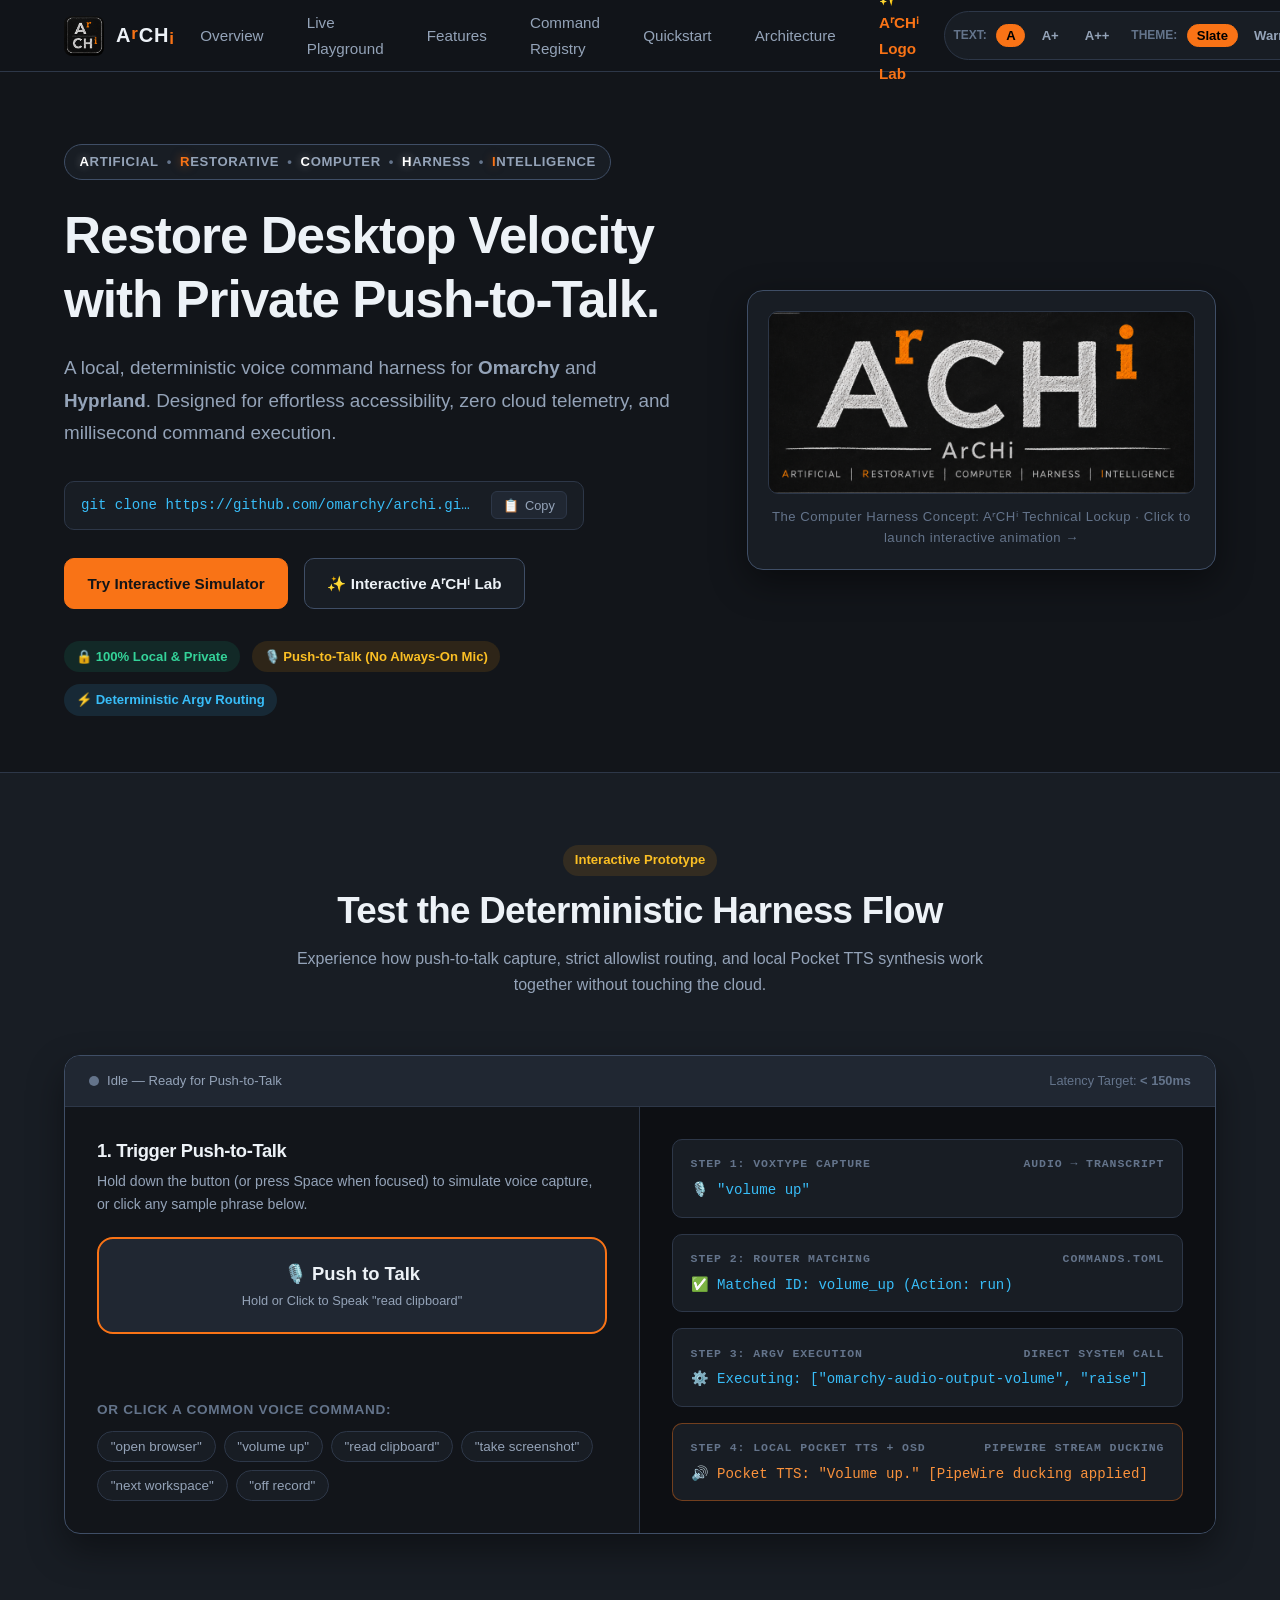
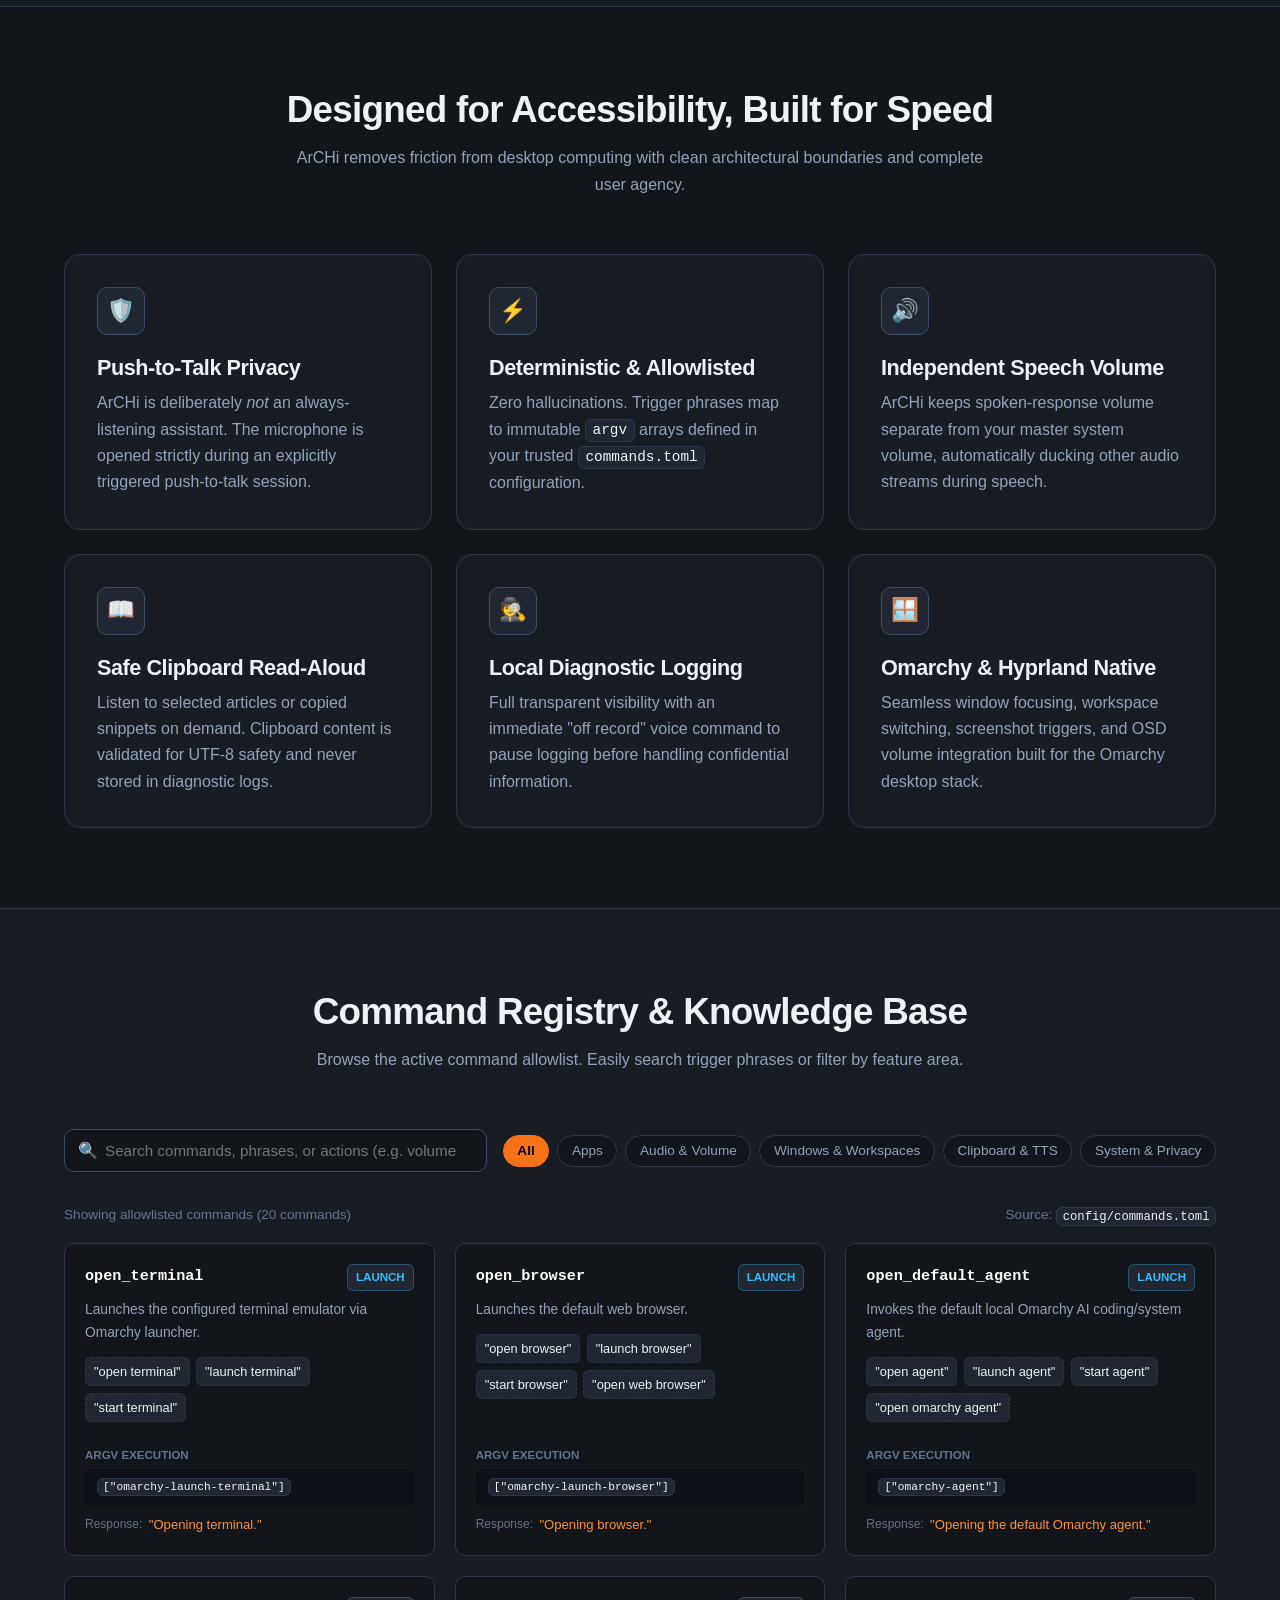
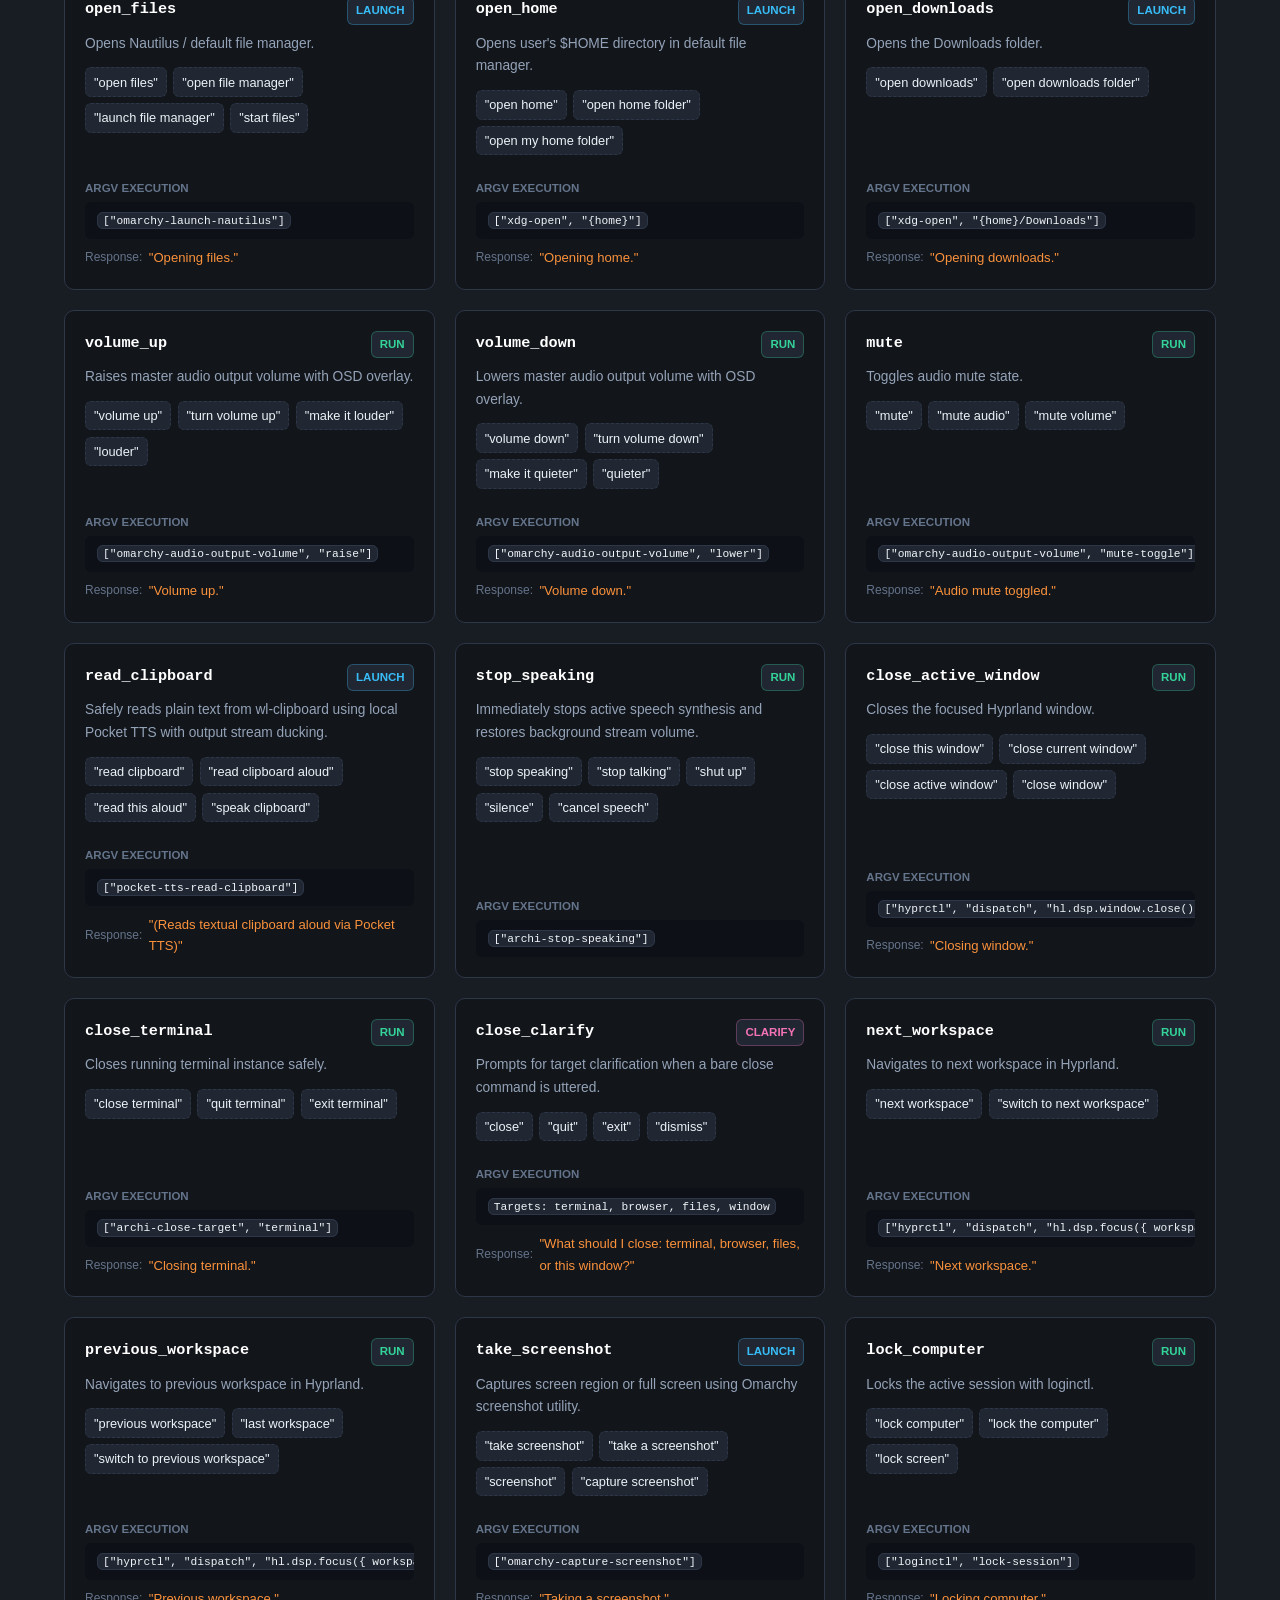
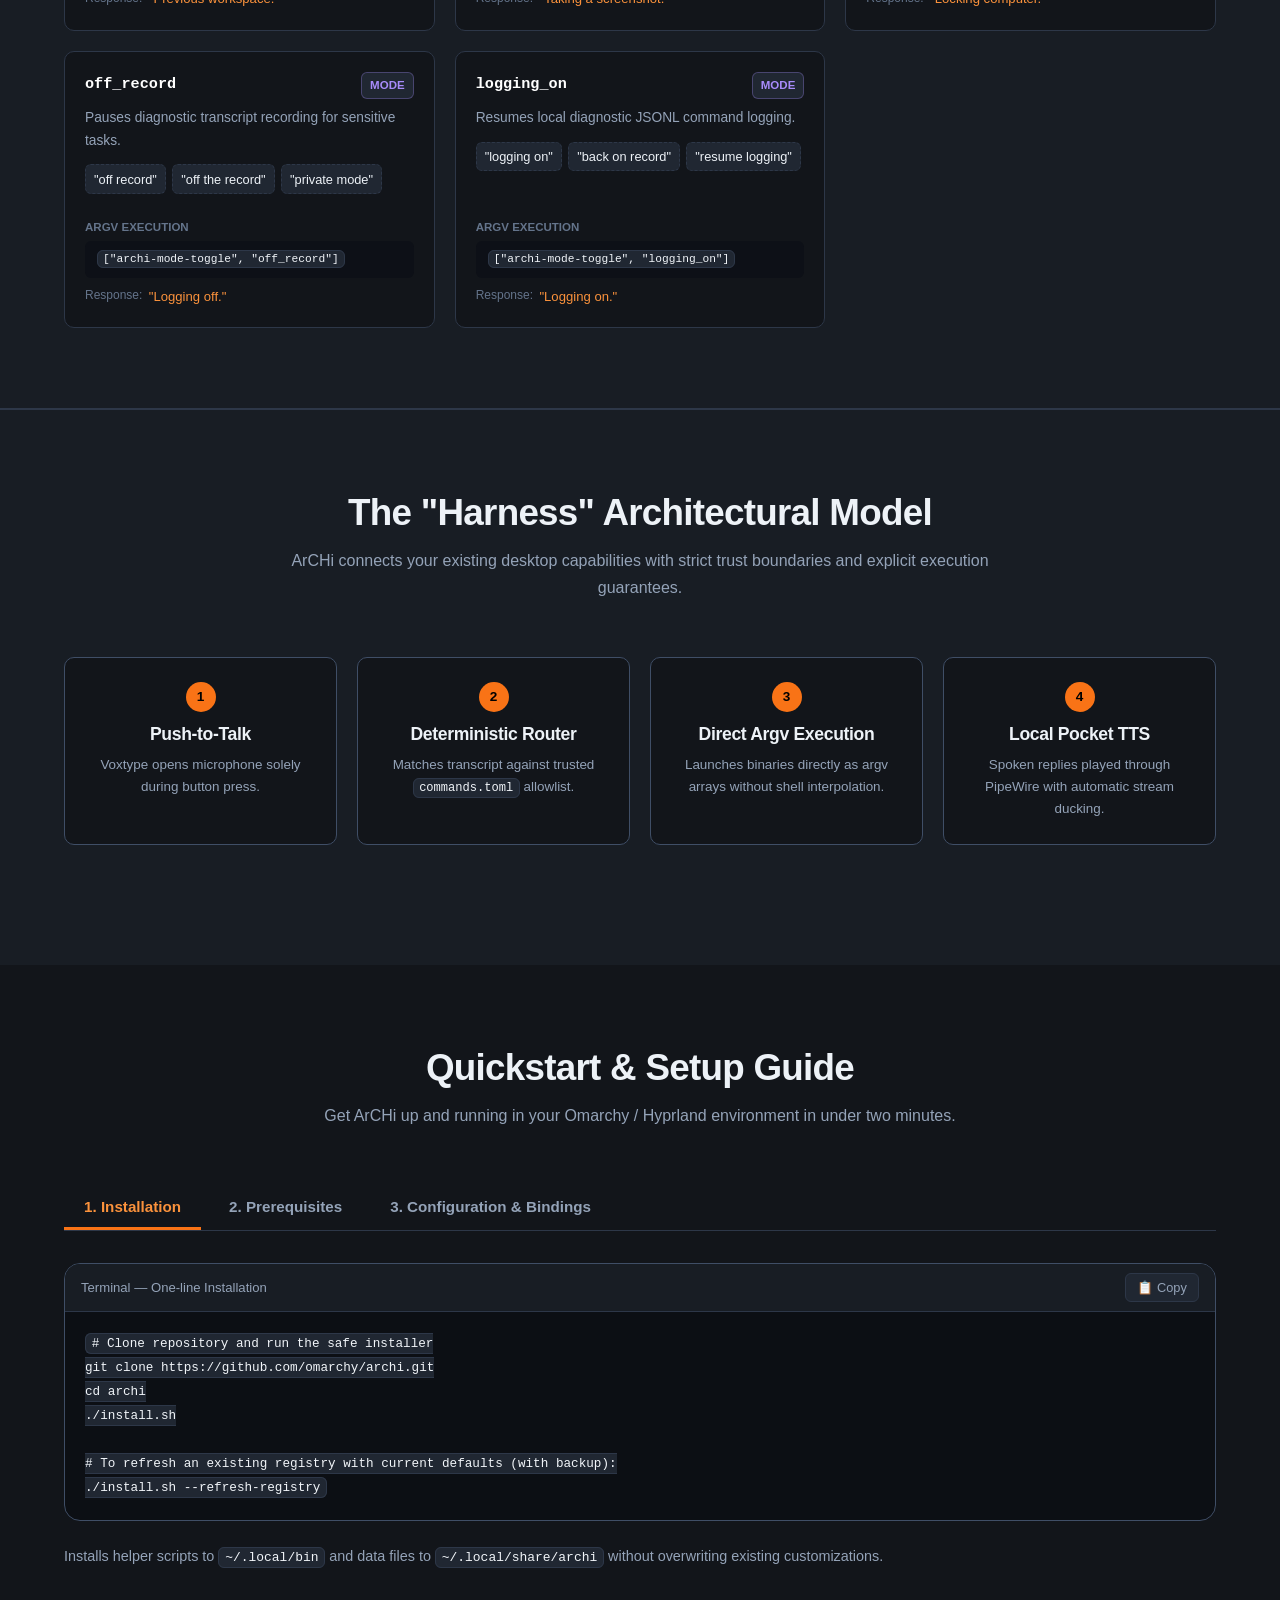
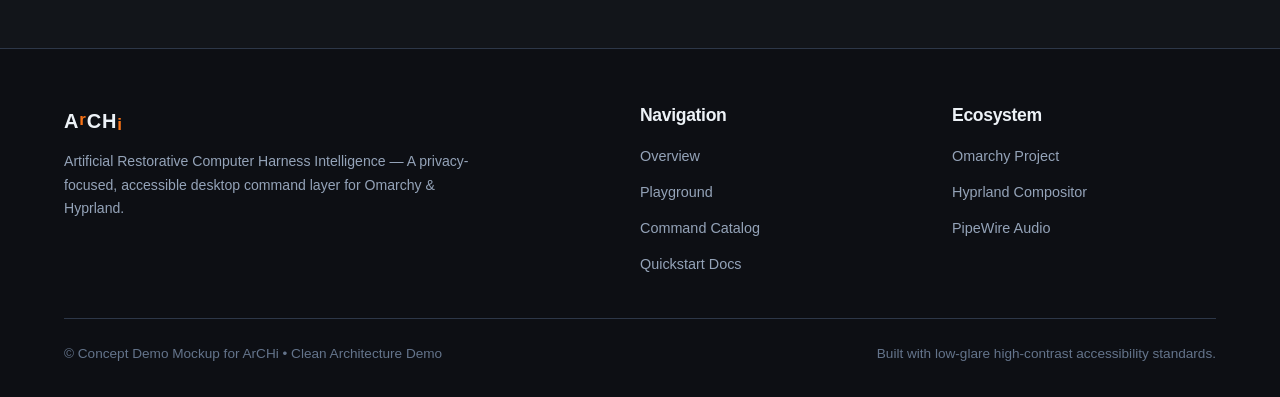
==== site/index.html @ 2c383052 "Prepare ArCHi beta baseline" ====
<!DOCTYPE html>
<html lang="en">
<head>
  <meta charset="UTF-8">
  <meta name="viewport" content="width=device-width, initial-scale=1.0">
  <title>ArCHi — Artificial Restorative Computer Harness Intelligence</title>
  <meta name="description" content="Local, deterministic, push-to-talk desktop command layer for Omarchy and Hyprland. High accessibility, zero cloud telemetry.">
  <link rel="icon" type="image/png" href="../media/archi_favicon_regen.png">
  <link rel="stylesheet" href="css/styles.css">
</head>
<body>
  <!-- Accessible Skip Link -->
  <a href="#main-content" class="skip-link">Skip to main content</a>

  <!-- Site Navigation -->
  <header class="site-header" role="banner">
    <div class="container nav-wrapper">
      <a href="#" class="brand-link" aria-label="ArCHi Home">
        <img src="../media/archi_mini_logo_regen.png" alt="ArCHi Logo" class="brand-logo-img" onerror="this.style.display='none'; this.nextElementSibling.style.display='inline-flex';">
        <span class="brand-fallback-icon" style="display:none;" aria-hidden="true">A<span class="accent">r</span></span>
        <div class="brand-title">
          A<span class="accent-r">r</span>CH<span class="accent-i">i</span>
        </div>
      </a>

      <!-- Navigation Links -->
      <nav class="nav-links" aria-label="Primary Navigation">
        <a href="#overview" class="nav-link">Overview</a>
        <a href="#simulator" class="nav-link">Live Playground</a>
        <a href="#features" class="nav-link">Features</a>
        <a href="#commands" class="nav-link">Command Registry</a>
        <a href="#quickstart" class="nav-link">Quickstart</a>
        <a href="#architecture" class="nav-link">Architecture</a>
        <a href="logo_animation.html" class="nav-link" style="color: var(--accent-amber); font-weight: 600;">✨ AʳCHⁱ Logo Lab</a>
      </nav>

      <!-- Accessibility Settings Toolbar -->
      <div class="a11y-controls" role="toolbar" aria-label="Accessibility & Display Controls">
        <span class="a11y-label">Text:</span>
        <button class="a11y-btn active" data-font-size="default" aria-label="Default text size" title="Default text size">A</button>
        <button class="a11y-btn" data-font-size="large" aria-label="Large text size" title="Large text size">A+</button>
        <button class="a11y-btn" data-font-size="xlarge" aria-label="Extra large text size" title="Extra large text size">A++</button>

        <span class="a11y-label" style="margin-left: 0.35rem;">Theme:</span>
        <button class="a11y-btn active" data-theme="slate" aria-label="Dark Slate Theme" title="Low glare dark slate">Slate</button>
        <button class="a11y-btn" data-theme="warm" aria-label="Warm Charcoal Theme" title="Warm charcoal background">Warm</button>
        <button class="a11y-btn" data-theme="contrast" aria-label="High Contrast Theme" title="Maximum clarity contrast">High-Con</button>
      </div>
    </div>
  </header>

  <!-- Main Content Landmark -->
  <main id="main-content">
    
    <!-- Hero Section -->
    <section id="overview" class="hero-section" aria-labelledby="hero-title">
      <div class="container hero-layout">
        <div>
          <!-- Acronym Explanation Pill -->
          <div class="acronym-pill" aria-label="ArCHi Acronym Breakdown">
            <span><strong class="highlight-white">A</strong>RTIFICIAL</span>
            <span class="dot">•</span>
            <span><strong class="highlight-orange">R</strong>ESTORATIVE</span>
            <span class="dot">•</span>
            <span><strong class="highlight-white">C</strong>OMPUTER</span>
            <span class="dot">•</span>
            <span><strong class="highlight-white">H</strong>ARNESS</span>
            <span class="dot">•</span>
            <span><strong class="highlight-orange">I</strong>NTELLIGENCE</span>
          </div>

          <h1 id="hero-title" class="hero-title">
            Restore Desktop Velocity with Private Push-to-Talk.
          </h1>
          <p class="hero-subtitle">
            A local, deterministic voice command harness for <strong>Omarchy</strong> and <strong>Hyprland</strong>.
            Designed for effortless accessibility, zero cloud telemetry, and millisecond command execution.
          </p>

          <!-- Quick 1-Line Install Snippet -->
          <div class="quick-snippet-box">
            <span class="cmd" id="hero-install-cmd">git clone https://github.com/omarchy/archi.git &amp;&amp; cd archi &amp;&amp; ./install.sh</span>
            <button class="copy-btn" data-copy-target="hero-install-cmd" aria-label="Copy installation command">
              📋 <span>Copy</span>
            </button>
          </div>

          <div class="hero-actions">
            <a href="#simulator" class="btn btn-primary">Try Interactive Simulator</a>
            <a href="logo_animation.html" class="btn btn-secondary">✨ Interactive AʳCHⁱ Lab</a>
          </div>

          <!-- Trust Badges -->
          <div class="hero-badges">
            <span class="badge badge-green">🔒 100% Local &amp; Private</span>
            <span class="badge badge-amber">🎙️ Push-to-Talk (No Always-On Mic)</span>
            <span class="badge badge-blue">⚡ Deterministic Argv Routing</span>
          </div>
        </div>

        <!-- Hero Visual Banner Card -->
        <a href="logo_animation.html" class="hero-visual-card" title="Open Interactive Chalkboard Animation Lab" style="text-decoration: none; display: block;">
          <img src="../media/archi_main_logo_regen.png" alt="ArCHi Chalk Logo: Artificial Restorative Computer Harness Intelligence" class="hero-banner-img">
          <div class="hero-visual-caption">
            The Computer Harness Concept: AʳCHⁱ Technical Lockup &middot; Click to launch interactive animation &rarr;
          </div>
        </a>
      </div>
    </section>

    <!-- Interactive Harness Demo / Playground -->
    <section id="simulator" class="simulator-section" aria-labelledby="sim-title">
      <div class="container">
        <div class="section-intro">
          <span class="badge badge-amber" style="margin-bottom: 0.75rem;">Interactive Prototype</span>
          <h2 id="sim-title">Test the Deterministic Harness Flow</h2>
          <p>Experience how push-to-talk capture, strict allowlist routing, and local Pocket TTS synthesis work together without touching the cloud.</p>
        </div>

        <div class="simulator-box">
          <div class="sim-header">
            <div class="sim-status-lights">
              <span class="status-dot" id="sim-status-dot"></span>
              <span id="sim-status-text">Idle — Ready for Push-to-Talk</span>
            </div>
            <div style="font-size: 0.8rem; color: var(--text-dim);">
              Latency Target: <strong>&lt; 150ms</strong>
            </div>
          </div>

          <div class="sim-body">
            <!-- Simulator Controls Pane -->
            <div class="sim-controls-pane">
              <div>
                <h3 style="font-size: 1.15rem; margin-bottom: 0.5rem;">1. Trigger Push-to-Talk</h3>
                <p style="font-size: 0.88rem; margin-bottom: 1.25rem;">
                  Hold down the button (or press Space when focused) to simulate voice capture, or click any sample phrase below.
                </p>
                
                <button id="sim-ptt-button" class="ptt-interactive-btn" aria-label="Push to talk button (hold to record)">
                  <span>🎙️ Push to Talk</span>
                  <span class="hint">Hold or Click to Speak "read clipboard"</span>
                </button>
              </div>

              <!-- Preset test phrases -->
              <div class="sample-phrases-group">
                <span class="sample-phrases-label">Or Click a Common Voice Command:</span>
                <div class="phrase-pill-list">
                  <button class="phrase-pill" data-phrase="open browser">"open browser"</button>
                  <button class="phrase-pill" data-phrase="volume up">"volume up"</button>
                  <button class="phrase-pill" data-phrase="read clipboard">"read clipboard"</button>
                  <button class="phrase-pill" data-phrase="take screenshot">"take screenshot"</button>
                  <button class="phrase-pill" data-phrase="next workspace">"next workspace"</button>
                  <button class="phrase-pill" data-phrase="off record">"off record"</button>
                </div>
              </div>
            </div>

            <!-- Simulator Real-time Diagnostics Output Pane -->
            <div class="sim-output-pane" aria-live="polite">
              <div class="flow-step">
                <div class="flow-step-label">
                  <span>Step 1: Voxtype Capture</span>
                  <span>Audio &rarr; Transcript</span>
                </div>
                <div class="flow-step-content" id="sim-step-transcript">🎙️ "volume up"</div>
              </div>

              <div class="flow-step">
                <div class="flow-step-label">
                  <span>Step 2: Router Matching</span>
                  <span>commands.toml</span>
                </div>
                <div class="flow-step-content" id="sim-step-router">✅ Matched ID: volume_up (Action: run)</div>
              </div>

              <div class="flow-step">
                <div class="flow-step-label">
                  <span>Step 3: Argv Execution</span>
                  <span>Direct System Call</span>
                </div>
                <div class="flow-step-content" id="sim-step-argv">⚙️ Executing: ["omarchy-audio-output-volume", "raise"]</div>
              </div>

              <div class="flow-step step-tts">
                <div class="flow-step-label">
                  <span>Step 4: Local Pocket TTS + OSD</span>
                  <span>PipeWire Stream Ducking</span>
                </div>
                <div class="flow-step-content" id="sim-step-tts">🔊 Pocket TTS: "Volume up." [PipeWire ducking applied]</div>
              </div>
            </div>
          </div>
        </div>
      </div>
    </section>

    <!-- Core Features Section -->
    <section id="features" class="features-section" aria-labelledby="features-title">
      <div class="container">
        <div class="section-intro">
          <h2 id="features-title">Designed for Accessibility, Built for Speed</h2>
          <p>ArCHi removes friction from desktop computing with clean architectural boundaries and complete user agency.</p>
        </div>

        <div class="grid-3">
          <!-- Card 1 -->
          <article class="feature-card">
            <div class="feature-icon-wrapper" aria-hidden="true">🛡️</div>
            <h3>Push-to-Talk Privacy</h3>
            <p>
              ArCHi is deliberately <em>not</em> an always-listening assistant. The microphone is opened strictly during an explicitly triggered push-to-talk session.
            </p>
          </article>

          <!-- Card 2 -->
          <article class="feature-card">
            <div class="feature-icon-wrapper" aria-hidden="true">⚡</div>
            <h3>Deterministic &amp; Allowlisted</h3>
            <p>
              Zero hallucinations. Trigger phrases map to immutable <code>argv</code> arrays defined in your trusted <code>commands.toml</code> configuration.
            </p>
          </article>

          <!-- Card 3 -->
          <article class="feature-card">
            <div class="feature-icon-wrapper" aria-hidden="true">🔊</div>
            <h3>Independent Speech Volume</h3>
            <p>
              ArCHi keeps spoken-response volume separate from your master system volume, automatically ducking other audio streams during speech.
            </p>
          </article>

          <!-- Card 4 -->
          <article class="feature-card">
            <div class="feature-icon-wrapper" aria-hidden="true">📖</div>
            <h3>Safe Clipboard Read-Aloud</h3>
            <p>
              Listen to selected articles or copied snippets on demand. Clipboard content is validated for UTF-8 safety and never stored in diagnostic logs.
            </p>
          </article>

          <!-- Card 5 -->
          <article class="feature-card">
            <div class="feature-icon-wrapper" aria-hidden="true">🕵️</div>
            <h3>Local Diagnostic Logging</h3>
            <p>
              Full transparent visibility with an immediate "off record" voice command to pause logging before handling confidential information.
            </p>
          </article>

          <!-- Card 6 -->
          <article class="feature-card">
            <div class="feature-icon-wrapper" aria-hidden="true">🪟</div>
            <h3>Omarchy &amp; Hyprland Native</h3>
            <p>
              Seamless window focusing, workspace switching, screenshot triggers, and OSD volume integration built for the Omarchy desktop stack.
            </p>
          </article>
        </div>
      </div>
    </section>

    <!-- Knowledge Base & Command Registry -->
    <section id="commands" class="catalog-section" aria-labelledby="catalog-title">
      <div class="container">
        <div class="section-intro">
          <h2 id="catalog-title">Command Registry &amp; Knowledge Base</h2>
          <p>
            Browse the active command allowlist. Easily search trigger phrases or filter by feature area.
          </p>
        </div>

        <!-- Search and Filters -->
        <div class="catalog-search-bar">
          <div class="search-input-wrapper">
            <span class="search-icon" aria-hidden="true">🔍</span>
            <input type="search" id="command-search-input" class="search-input" placeholder="Search commands, phrases, or actions (e.g. volume, browser, close)..." aria-label="Search command registry">
          </div>

          <div class="category-filter-chips" role="radiogroup" aria-label="Command Category Filters">
            <button class="chip-btn active" data-category="all" role="radio" aria-checked="true">All</button>
            <button class="chip-btn" data-category="apps" role="radio" aria-checked="false">Apps</button>
            <button class="chip-btn" data-category="audio" role="radio" aria-checked="false">Audio &amp; Volume</button>
            <button class="chip-btn" data-category="windows" role="radio" aria-checked="false">Windows &amp; Workspaces</button>
            <button class="chip-btn" data-category="readout" role="radio" aria-checked="false">Clipboard &amp; TTS</button>
            <button class="chip-btn" data-category="system" role="radio" aria-checked="false">System &amp; Privacy</button>
          </div>
        </div>

        <div style="margin-bottom: 1rem; font-size: 0.85rem; color: var(--text-dim); display: flex; justify-content: space-between;">
          <span>Showing allowlisted commands <span id="command-count-span"></span></span>
          <span>Source: <code>config/commands.toml</code></span>
        </div>

        <!-- Dynamic Command Grid -->
        <div class="command-grid" id="command-grid-container" role="feed" aria-busy="false">
          <!-- Populated by JavaScript -->
        </div>
      </div>
    </section>

    <!-- Architecture & Flow Section -->
    <section id="architecture" class="arch-section" aria-labelledby="arch-title">
      <div class="container">
        <div class="section-intro">
          <h2 id="arch-title">The "Harness" Architectural Model</h2>
          <p>ArCHi connects your existing desktop capabilities with strict trust boundaries and explicit execution guarantees.</p>
        </div>

        <div class="arch-flow-diagram">
          <div class="arch-node">
            <div class="arch-node-number">1</div>
            <h4>Push-to-Talk</h4>
            <p style="font-size: 0.84rem; margin-top: 0.5rem;">Voxtype opens microphone solely during button press.</p>
          </div>

          <div class="arch-node">
            <div class="arch-node-number">2</div>
            <h4>Deterministic Router</h4>
            <p style="font-size: 0.84rem; margin-top: 0.5rem;">Matches transcript against trusted <code>commands.toml</code> allowlist.</p>
          </div>

          <div class="arch-node">
            <div class="arch-node-number">3</div>
            <h4>Direct Argv Execution</h4>
            <p style="font-size: 0.84rem; margin-top: 0.5rem;">Launches binaries directly as argv arrays without shell interpolation.</p>
          </div>

          <div class="arch-node">
            <div class="arch-node-number">4</div>
            <h4>Local Pocket TTS</h4>
            <p style="font-size: 0.84rem; margin-top: 0.5rem;">Spoken replies played through PipeWire with automatic stream ducking.</p>
          </div>
        </div>
      </div>
    </section>

    <!-- Quickstart & Docs Tabs -->
    <section id="quickstart" class="docs-section" aria-labelledby="docs-title">
      <div class="container">
        <div class="section-intro">
          <h2 id="docs-title">Quickstart &amp; Setup Guide</h2>
          <p>Get ArCHi up and running in your Omarchy / Hyprland environment in under two minutes.</p>
        </div>

        <div class="docs-tabs" role="tablist" aria-label="Documentation Categories">
          <button class="tab-nav-btn active" role="tab" aria-selected="true" data-tab-target="tab-install" id="tab-btn-install">1. Installation</button>
          <button class="tab-nav-btn" role="tab" aria-selected="false" data-tab-target="tab-prereqs" id="tab-btn-prereqs">2. Prerequisites</button>
          <button class="tab-nav-btn" role="tab" aria-selected="false" data-tab-target="tab-config" id="tab-btn-config">3. Configuration &amp; Bindings</button>
        </div>

        <!-- Tab 1: Install -->
        <div id="tab-install" class="tab-pane active" role="tabpanel" aria-labelledby="tab-btn-install">
          <div class="code-block-wrapper">
            <div class="code-block-header">
              <span>Terminal — One-line Installation</span>
              <button class="copy-btn" data-copy-target="code-install-box">📋 Copy</button>
            </div>
            <pre class="code-block-content" id="code-install-box"><code># Clone repository and run the safe installer
git clone https://github.com/omarchy/archi.git
cd archi
./install.sh

# To refresh an existing registry with current defaults (with backup):
./install.sh --refresh-registry</code></pre>
          </div>
          <p style="font-size: 0.9rem; color: var(--text-muted);">
            Installs helper scripts to <code>~/.local/bin</code> and data files to <code>~/.local/share/archi</code> without overwriting existing customizations.
          </p>
        </div>

        <!-- Tab 2: Prerequisites -->
        <div id="tab-prereqs" class="tab-pane" role="tabpanel" aria-labelledby="tab-btn-prereqs">
          <div class="code-block-wrapper">
            <div class="code-block-header">
              <span>Required System Packages &amp; Tools</span>
              <button class="copy-btn" data-copy-target="code-prereqs-box">📋 Copy</button>
            </div>
            <pre class="code-block-content" id="code-prereqs-box"><code># Core Desktop Stack
• Omarchy / Hyprland Wayland Compositor
• Python 3.11+
• Voxtype (for push-to-talk audio capture)
• PipeWire tools: pw-play, wpctl, pw-dump
• Utilities: curl, jq, wl-clipboard, hyprctl
• Local Pocket TTS endpoint (default: http://127.0.0.1:8000/tts)</code></pre>
          </div>
        </div>

        <!-- Tab 3: Config -->
        <div id="tab-config" class="tab-pane" role="tabpanel" aria-labelledby="tab-btn-config">
          <div class="code-block-wrapper">
            <div class="code-block-header">
              <span>Hyprland Push-to-Talk Keybinding Example (~/.config/hypr/hyprland.conf)</span>
              <button class="copy-btn" data-copy-target="code-config-box">📋 Copy</button>
            </div>
            <pre class="code-block-content" id="code-config-box"><code># Bind Push-to-Talk to SUPER + SPACE (or your preferred key)
bind = $mainMod, SPACE, exec, archi-control-start
bindr = $mainMod, SPACE, exec, archi-control-stop</code></pre>
          </div>
        </div>

      </div>
    </section>

  </main>

  <!-- Site Footer -->
  <footer class="site-footer" role="contentinfo">
    <div class="container">
      <div class="footer-content">
        <div class="footer-col">
          <div class="brand-title" style="margin-bottom: 0.75rem;">
            A<span class="accent-r">r</span>CH<span class="accent-i">i</span>
          </div>
          <p style="font-size: 0.88rem; max-width: 420px;">
            Artificial Restorative Computer Harness Intelligence — A privacy-focused, accessible desktop command layer for Omarchy &amp; Hyprland.
          </p>
        </div>

        <div class="footer-col">
          <h4>Navigation</h4>
          <ul class="footer-links">
            <li><a href="#overview">Overview</a></li>
            <li><a href="#simulator">Playground</a></li>
            <li><a href="#commands">Command Catalog</a></li>
            <li><a href="#quickstart">Quickstart Docs</a></li>
          </ul>
        </div>

        <div class="footer-col">
          <h4>Ecosystem</h4>
          <ul class="footer-links">
            <li><a href="https://github.com/omarchy" target="_blank" rel="noopener">Omarchy Project</a></li>
            <li><a href="https://hyprland.org" target="_blank" rel="noopener">Hyprland Compositor</a></li>
            <li><a href="https://pipewire.org" target="_blank" rel="noopener">PipeWire Audio</a></li>
          </ul>
        </div>
      </div>

      <div class="footer-bottom">
        <span>© Concept Demo Mockup for ArCHi • Clean Architecture Demo</span>
        <span>Built with low-glare high-contrast accessibility standards.</span>
      </div>
    </div>
  </footer>

  <script src="js/app.js"></script>
</body>
</html>
---- site/css/styles.css ----
/* ==========================================================================
   ArCHi — Artificial Restorative Computer Harness Intelligence
   Clean, Accessible Design System & Theme Styles
   ========================================================================== */

:root {
  /* Colors: Low-glare architectural slate with warm chalk amber accents */
  --bg-primary: #12151a;
  --bg-surface: #181d24;
  --bg-surface-elevated: #202732;
  --bg-surface-active: #283240;
  
  --border-subtle: #2d3748;
  --border-prominent: #3f4e66;
  --border-focus: #f97316;

  /* Typography Colors: High contrast without piercing eye strain */
  --text-main: #edf2f7;
  --text-muted: #94a3b8;
  --text-dim: #64748b;

  /* Brand Accents */
  --accent-amber: #f97316;
  --accent-amber-light: #fb923c;
  --accent-amber-glow: rgba(249, 115, 22, 0.15);
  
  /* Semantic Badges */
  --badge-green-bg: rgba(16, 185, 129, 0.12);
  --badge-green-text: #34d399;
  --badge-blue-bg: rgba(56, 189, 248, 0.12);
  --badge-blue-text: #38bdf8;
  --badge-amber-bg: rgba(245, 158, 11, 0.12);
  --badge-amber-text: #fbbf24;

  /* Typography & Sizing */
  --font-sans: -apple-system, BlinkMacSystemFont, "Segoe UI", Roboto, "Helvetica Neue", Arial, sans-serif;
  --font-mono: "JetBrains Mono", "SFMono-Regular", Consolas, "Liberation Mono", Menlo, monospace;
  --base-font-size: 16px;
  --line-height-normal: 1.65;
  --radius-sm: 6px;
  --radius-md: 10px;
  --radius-lg: 16px;
  --radius-full: 9999px;

  /* Layout */
  --container-max-width: 1200px;
  --header-height: 72px;
}

/* Accessibility Theme Variations */
body.theme-warm {
  --bg-primary: #161513;
  --bg-surface: #201e1b;
  --bg-surface-elevated: #2c2824;
  --text-main: #f3ede2;
  --text-muted: #a89f91;
  --border-subtle: #3a342d;
  --border-prominent: #524a40;
}

body.theme-high-contrast {
  --bg-primary: #0a0b0d;
  --bg-surface: #14171d;
  --bg-surface-elevated: #1f232c;
  --text-main: #ffffff;
  --text-muted: #cbd5e1;
  --border-subtle: #4b5563;
  --border-prominent: #94a3b8;
  --accent-amber: #ff8800;
  --accent-amber-light: #ffa733;
}

/* Font Size Scales for A11y */
body.font-large {
  --base-font-size: 18px;
}
body.font-xlarge {
  --base-font-size: 20px;
}

/* Base Reset & Foundations */
*, *::before, *::after {
  box-sizing: border-box;
  margin: 0;
  padding: 0;
}

html {
  font-size: var(--base-font-size);
  scroll-behavior: smooth;
}

body {
  font-family: var(--font-sans);
  background-color: var(--bg-primary);
  color: var(--text-main);
  line-height: var(--line-height-normal);
  -webkit-font-smoothing: antialiased;
  -moz-osx-font-smoothing: grayscale;
  transition: background-color 0.2s ease, color 0.2s ease, font-size 0.15s ease;
  min-height: 100vh;
  display: flex;
  flex-direction: column;
}

/* Accessible Focus Outlines */
:focus-visible {
  outline: 3px solid var(--accent-amber);
  outline-offset: 3px;
  border-radius: 4px;
}

/* Skip link for screen readers and keyboard users */
.skip-link {
  position: absolute;
  top: -60px;
  left: 16px;
  background: var(--accent-amber);
  color: #000;
  font-weight: 700;
  padding: 10px 18px;
  border-radius: var(--radius-sm);
  z-index: 9999;
  text-decoration: none;
  transition: top 0.2s ease;
}
.skip-link:focus {
  top: 16px;
}

/* Typography utilities */
h1, h2, h3, h4, h5, h6 {
  color: var(--text-main);
  line-height: 1.25;
  font-weight: 700;
  letter-spacing: -0.02em;
}

h1 { font-size: clamp(2rem, 4vw, 3.2rem); }
h2 { font-size: clamp(1.6rem, 3vw, 2.3rem); margin-bottom: 0.75rem; }
h3 { font-size: 1.35rem; margin-bottom: 0.5rem; }
h4 { font-size: 1.1rem; }

p {
  color: var(--text-muted);
  margin-bottom: 1rem;
}
p:last-child {
  margin-bottom: 0;
}

a {
  color: var(--accent-amber-light);
  text-decoration: none;
  transition: color 0.15s ease;
}
a:hover {
  color: var(--accent-amber);
  text-decoration: underline;
}

code, kbd, samp {
  font-family: var(--font-mono);
  font-size: 0.9em;
  background: var(--bg-surface-elevated);
  padding: 0.15em 0.45em;
  border-radius: var(--radius-sm);
  border: 1px solid var(--border-subtle);
  color: #f1f5f9;
}

/* Container */
.container {
  width: 100%;
  max-width: var(--container-max-width);
  margin: 0 auto;
  padding: 0 1.5rem;
}

/* Header & Navigation */
.site-header {
  position: sticky;
  top: 0;
  z-index: 100;
  background: rgba(18, 21, 26, 0.92);
  backdrop-filter: blur(12px);
  -webkit-backdrop-filter: blur(12px);
  border-bottom: 1px solid var(--border-subtle);
  height: var(--header-height);
  display: flex;
  align-items: center;
}

.nav-wrapper {
  display: flex;
  align-items: center;
  justify-content: space-between;
  gap: 1rem;
  width: 100%;
}

.brand-link {
  display: flex;
  align-items: center;
  gap: 0.75rem;
  text-decoration: none;
}

.brand-logo-img {
  height: 40px;
  width: 40px;
  border-radius: 8px;
  object-fit: cover;
}

.brand-fallback-icon {
  width: 38px;
  height: 38px;
  background: #1e242d;
  border: 1px solid var(--border-subtle);
  border-radius: 8px;
  display: inline-flex;
  align-items: center;
  justify-content: center;
  font-family: var(--font-mono);
  font-weight: 800;
  font-size: 1.1rem;
  color: #fff;
}
.brand-fallback-icon .accent {
  color: var(--accent-amber);
}

.brand-title {
  font-size: 1.25rem;
  font-weight: 800;
  letter-spacing: 0.04em;
  color: var(--text-main);
}
.brand-title .accent-r,
.brand-title .accent-i {
  color: var(--accent-amber);
  font-size: 0.85em;
  position: relative;
  top: -0.2em;
}
.brand-title .accent-i {
  top: 0.1em;
}

.nav-links {
  display: flex;
  align-items: center;
  list-style: none;
  gap: 1.5rem;
}
.nav-link {
  color: var(--text-muted);
  font-size: 0.95rem;
  font-weight: 500;
  padding: 0.4rem 0.6rem;
  border-radius: var(--radius-sm);
  transition: all 0.15s ease;
}
.nav-link:hover, .nav-link.active {
  color: var(--text-main);
  background: var(--bg-surface-elevated);
  text-decoration: none;
}

/* Accessibility Toolbar */
.a11y-controls {
  display: flex;
  align-items: center;
  gap: 0.4rem;
  background: var(--bg-surface);
  border: 1px solid var(--border-subtle);
  padding: 0.25rem 0.5rem;
  border-radius: var(--radius-full);
}

.a11y-label {
  font-size: 0.75rem;
  color: var(--text-dim);
  font-weight: 600;
  text-transform: uppercase;
  margin-right: 0.2rem;
}

.a11y-btn {
  background: transparent;
  border: 1px solid transparent;
  color: var(--text-muted);
  font-size: 0.82rem;
  font-weight: 600;
  padding: 0.2rem 0.55rem;
  border-radius: var(--radius-full);
  cursor: pointer;
  display: inline-flex;
  align-items: center;
  gap: 0.3rem;
  transition: all 0.15s ease;
}
.a11y-btn:hover {
  color: var(--text-main);
  background: var(--bg-surface-elevated);
}
.a11y-btn.active {
  background: var(--accent-amber);
  color: #000;
  border-color: var(--accent-amber);
}

/* Hero Section */
.hero-section {
  padding: 4.5rem 0 3.5rem;
  position: relative;
  overflow: hidden;
  border-bottom: 1px solid var(--border-subtle);
}

.hero-layout {
  display: grid;
  grid-template-columns: 1.15fr 0.85fr;
  gap: 3rem;
  align-items: center;
}

.acronym-pill {
  display: inline-flex;
  align-items: center;
  flex-wrap: wrap;
  gap: 0.5rem;
  padding: 0.4rem 0.9rem;
  background: var(--bg-surface);
  border: 1px solid var(--border-prominent);
  border-radius: var(--radius-full);
  font-size: 0.82rem;
  font-weight: 600;
  letter-spacing: 0.05em;
  color: var(--text-muted);
  margin-bottom: 1.5rem;
}
.acronym-pill span.highlight-white,
.acronym-pill strong.highlight-white {
  color: #ffffff;
  font-weight: 800;
  text-shadow: 0 0 8px rgba(255, 255, 255, 0.4);
}
.acronym-pill span.highlight-orange,
.acronym-pill strong.highlight-orange {
  color: var(--accent-amber);
  font-weight: 800;
  text-shadow: 0 0 10px rgba(249, 115, 22, 0.5);
}
.acronym-pill span.highlight {
  color: var(--accent-amber);
}
.acronym-pill .dot {
  color: var(--text-dim);
}

.hero-title {
  margin-bottom: 1.25rem;
}
.hero-subtitle {
  font-size: 1.18rem;
  line-height: 1.7;
  color: var(--text-muted);
  margin-bottom: 2rem;
  max-width: 620px;
}

.hero-actions {
  display: flex;
  flex-wrap: wrap;
  align-items: center;
  gap: 1rem;
  margin-bottom: 2rem;
}

.btn {
  display: inline-flex;
  align-items: center;
  justify-content: center;
  gap: 0.5rem;
  padding: 0.75rem 1.4rem;
  font-size: 0.95rem;
  font-weight: 600;
  border-radius: var(--radius-md);
  cursor: pointer;
  transition: all 0.15s ease;
  text-decoration: none;
  border: 1px solid transparent;
}
.btn:hover {
  text-decoration: none;
}

.btn-primary {
  background: var(--accent-amber);
  color: #121417;
  border-color: var(--accent-amber);
}
.btn-primary:hover {
  background: var(--accent-amber-light);
  color: #000;
  box-shadow: 0 4px 14px var(--accent-amber-glow);
}

.btn-secondary {
  background: var(--bg-surface);
  color: var(--text-main);
  border-color: var(--border-prominent);
}
.btn-secondary:hover {
  background: var(--bg-surface-elevated);
  border-color: var(--text-muted);
}

/* Quick Snippet Box */
.quick-snippet-box {
  background: var(--bg-surface);
  border: 1px solid var(--border-subtle);
  border-radius: var(--radius-md);
  padding: 0.6rem 1rem;
  display: flex;
  align-items: center;
  justify-content: space-between;
  gap: 1rem;
  font-family: var(--font-mono);
  font-size: 0.88rem;
  margin-bottom: 1.75rem;
  max-width: 520px;
}
.quick-snippet-box .cmd {
  color: #38bdf8;
  overflow: hidden;
  text-overflow: ellipsis;
  white-space: nowrap;
}
.copy-btn {
  background: var(--bg-surface-elevated);
  border: 1px solid var(--border-subtle);
  color: var(--text-muted);
  padding: 0.35rem 0.7rem;
  border-radius: var(--radius-sm);
  font-size: 0.8rem;
  cursor: pointer;
  display: inline-flex;
  align-items: center;
  gap: 0.35rem;
  transition: all 0.15s ease;
  flex-shrink: 0;
}
.copy-btn:hover {
  color: var(--text-main);
  border-color: var(--text-muted);
}

/* Hero Badge Bar */
.hero-badges {
  display: flex;
  flex-wrap: wrap;
  gap: 0.75rem;
}
.badge {
  display: inline-flex;
  align-items: center;
  gap: 0.4rem;
  font-size: 0.82rem;
  font-weight: 600;
  padding: 0.3rem 0.75rem;
  border-radius: var(--radius-full);
}
.badge-green { background: var(--badge-green-bg); color: var(--badge-green-text); }
.badge-blue { background: var(--badge-blue-bg); color: var(--badge-blue-text); }
.badge-amber { background: var(--badge-amber-bg); color: var(--badge-amber-text); }

/* Hero Graphic / Banner Card */
.hero-visual-card {
  background: var(--bg-surface);
  border: 1px solid var(--border-prominent);
  border-radius: var(--radius-lg);
  padding: 1.25rem;
  box-shadow: 0 12px 36px rgba(0, 0, 0, 0.45);
  text-align: center;
  position: relative;
}

.hero-banner-img {
  width: 100%;
  height: auto;
  border-radius: var(--radius-md);
  display: block;
  margin: 0 auto;
  border: 1px solid var(--border-subtle);
}

.hero-visual-caption {
  font-size: 0.82rem;
  color: var(--text-dim);
  margin-top: 0.75rem;
  letter-spacing: 0.04em;
}

/* Simulator / Playground Section */
.simulator-section {
  padding: 4.5rem 0;
  background: var(--bg-surface);
  border-bottom: 1px solid var(--border-subtle);
}

.simulator-box {
  background: var(--bg-primary);
  border: 1px solid var(--border-prominent);
  border-radius: var(--radius-lg);
  overflow: hidden;
  box-shadow: 0 16px 36px rgba(0,0,0,0.4);
}

.sim-header {
  background: var(--bg-surface-elevated);
  padding: 0.9rem 1.5rem;
  border-bottom: 1px solid var(--border-subtle);
  display: flex;
  align-items: center;
  justify-content: space-between;
  flex-wrap: wrap;
  gap: 0.5rem;
}

.sim-status-lights {
  display: flex;
  align-items: center;
  gap: 0.5rem;
  font-size: 0.82rem;
  color: var(--text-muted);
}
.status-dot {
  width: 10px;
  height: 10px;
  border-radius: 50%;
  background: var(--text-dim);
  display: inline-block;
}
.status-dot.active {
  background: var(--badge-green-text);
  box-shadow: 0 0 8px var(--badge-green-text);
}

.sim-body {
  display: grid;
  grid-template-columns: 1fr 1fr;
  min-height: 380px;
}

@media (max-width: 860px) {
  .sim-body {
    grid-template-columns: 1fr;
  }
}

.sim-controls-pane {
  padding: 2rem;
  border-right: 1px solid var(--border-subtle);
  display: flex;
  flex-direction: column;
  justify-content: space-between;
  gap: 1.5rem;
}

.ptt-interactive-btn {
  background: var(--bg-surface-elevated);
  border: 2px solid var(--accent-amber);
  color: var(--text-main);
  padding: 1.5rem 1.25rem;
  border-radius: var(--radius-lg);
  font-size: 1.15rem;
  font-weight: 700;
  cursor: pointer;
  display: flex;
  flex-direction: column;
  align-items: center;
  gap: 0.5rem;
  transition: all 0.15s ease;
  user-select: none;
  width: 100%;
}
.ptt-interactive-btn:hover {
  background: var(--bg-surface-active);
  transform: translateY(-2px);
  box-shadow: 0 6px 20px var(--accent-amber-glow);
}
.ptt-interactive-btn:active, .ptt-interactive-btn.recording {
  background: #c2410c;
  color: #fff;
  border-color: #fb923c;
  transform: translateY(1px);
}
.ptt-interactive-btn .hint {
  font-size: 0.8rem;
  font-weight: normal;
  color: var(--text-muted);
}

.sample-phrases-group {
  display: flex;
  flex-direction: column;
  gap: 0.6rem;
}
.sample-phrases-label {
  font-size: 0.85rem;
  font-weight: 600;
  color: var(--text-dim);
  text-transform: uppercase;
  letter-spacing: 0.05em;
}
.phrase-pill-list {
  display: flex;
  flex-wrap: wrap;
  gap: 0.5rem;
}
.phrase-pill {
  background: var(--bg-surface);
  border: 1px solid var(--border-subtle);
  color: var(--text-muted);
  font-size: 0.84rem;
  padding: 0.45rem 0.8rem;
  border-radius: var(--radius-full);
  cursor: pointer;
  transition: all 0.15s ease;
}
.phrase-pill:hover {
  border-color: var(--accent-amber);
  color: var(--text-main);
  background: var(--bg-surface-elevated);
}

.sim-output-pane {
  padding: 2rem;
  background: #0d0f13;
  display: flex;
  flex-direction: column;
  gap: 1rem;
  font-family: var(--font-mono);
  font-size: 0.88rem;
  justify-content: center;
}

.flow-step {
  background: var(--bg-surface);
  border: 1px solid var(--border-subtle);
  border-radius: var(--radius-md);
  padding: 0.9rem 1.1rem;
  position: relative;
  animation: fadeIn 0.25s ease-out;
}
@keyframes fadeIn {
  from { opacity: 0; transform: translateY(4px); }
  to { opacity: 1; transform: translateY(0); }
}

.flow-step-label {
  font-size: 0.72rem;
  font-weight: 700;
  text-transform: uppercase;
  letter-spacing: 0.08em;
  color: var(--text-dim);
  margin-bottom: 0.35rem;
  display: flex;
  justify-content: space-between;
}
.flow-step-content {
  color: #38bdf8;
  word-break: break-all;
}
.flow-step.step-tts {
  border-color: rgba(249, 115, 22, 0.4);
}
.flow-step.step-tts .flow-step-content {
  color: var(--accent-amber-light);
}

/* Features Grid */
.features-section {
  padding: 5rem 0;
}

.section-intro {
  text-align: center;
  max-width: 720px;
  margin: 0 auto 3.5rem;
}

.grid-3 {
  display: grid;
  grid-template-columns: repeat(auto-fit, minmax(320px, 1fr));
  gap: 1.5rem;
}

.feature-card {
  background: var(--bg-surface);
  border: 1px solid var(--border-subtle);
  border-radius: var(--radius-lg);
  padding: 2rem;
  transition: transform 0.2s ease, border-color 0.2s ease;
  position: relative;
}
.feature-card:hover {
  transform: translateY(-3px);
  border-color: var(--border-prominent);
}

.feature-icon-wrapper {
  width: 48px;
  height: 48px;
  background: var(--bg-surface-elevated);
  border: 1px solid var(--border-prominent);
  border-radius: var(--radius-md);
  display: flex;
  align-items: center;
  justify-content: center;
  font-size: 1.4rem;
  margin-bottom: 1.25rem;
  color: var(--accent-amber);
}

/* Command Knowledgebase & Catalog */
.catalog-section {
  padding: 5rem 0;
  background: var(--bg-surface);
  border-top: 1px solid var(--border-subtle);
  border-bottom: 1px solid var(--border-subtle);
}

.catalog-search-bar {
  display: flex;
  flex-wrap: wrap;
  gap: 1rem;
  align-items: center;
  justify-content: space-between;
  margin-bottom: 2rem;
}

.search-input-wrapper {
  flex: 1;
  min-width: 280px;
  position: relative;
}
.search-input {
  width: 100%;
  background: var(--bg-primary);
  border: 1px solid var(--border-prominent);
  color: var(--text-main);
  padding: 0.75rem 1rem 0.75rem 2.5rem;
  border-radius: var(--radius-md);
  font-size: 0.95rem;
  font-family: inherit;
}
.search-icon {
  position: absolute;
  left: 0.85rem;
  top: 50%;
  transform: translateY(-50%);
  color: var(--text-dim);
  pointer-events: none;
}

.category-filter-chips {
  display: flex;
  flex-wrap: wrap;
  gap: 0.5rem;
}
.chip-btn {
  background: var(--bg-primary);
  border: 1px solid var(--border-subtle);
  color: var(--text-muted);
  font-size: 0.85rem;
  padding: 0.45rem 0.85rem;
  border-radius: var(--radius-full);
  cursor: pointer;
  font-weight: 500;
  transition: all 0.15s ease;
}
.chip-btn:hover {
  color: var(--text-main);
  border-color: var(--border-prominent);
}
.chip-btn.active {
  background: var(--accent-amber);
  color: #000;
  border-color: var(--accent-amber);
  font-weight: 700;
}

.command-grid {
  display: grid;
  grid-template-columns: repeat(auto-fill, minmax(360px, 1fr));
  gap: 1.25rem;
}

.command-card {
  background: var(--bg-primary);
  border: 1px solid var(--border-subtle);
  border-radius: var(--radius-md);
  padding: 1.25rem;
  display: flex;
  flex-direction: column;
  justify-content: space-between;
  gap: 1rem;
  transition: border-color 0.15s ease;
}
.command-card:hover {
  border-color: var(--border-prominent);
}

.command-card-header {
  display: flex;
  align-items: flex-start;
  justify-content: space-between;
  gap: 0.5rem;
}

.cmd-id {
  font-family: var(--font-mono);
  font-weight: 700;
  font-size: 0.95rem;
  color: #fff;
}

.cmd-action-tag {
  font-size: 0.72rem;
  font-weight: 700;
  text-transform: uppercase;
  padding: 0.2rem 0.5rem;
  border-radius: var(--radius-sm);
  background: var(--bg-surface-elevated);
  border: 1px solid var(--border-subtle);
  color: var(--text-muted);
}
.cmd-action-tag.launch { color: #38bdf8; border-color: rgba(56, 189, 248, 0.3); }
.cmd-action-tag.run { color: #34d399; border-color: rgba(52, 211, 153, 0.3); }
.cmd-action-tag.reply { color: #fbbf24; border-color: rgba(251, 191, 36, 0.3); }
.cmd-action-tag.clarify { color: #f472b6; border-color: rgba(244, 114, 182, 0.3); }
.cmd-action-tag.mode { color: #a78bfa; border-color: rgba(167, 139, 250, 0.3); }

.phrases-list {
  display: flex;
  flex-wrap: wrap;
  gap: 0.4rem;
  margin: 0.5rem 0;
}
.phrase-tag {
  font-size: 0.8rem;
  background: var(--bg-surface-elevated);
  padding: 0.2rem 0.5rem;
  border-radius: var(--radius-sm);
  color: var(--text-main);
  border: 1px dashed var(--border-subtle);
}

.cmd-argv-preview {
  font-family: var(--font-mono);
  font-size: 0.78rem;
  color: #38bdf8;
  background: #0d1017;
  padding: 0.5rem 0.75rem;
  border-radius: var(--radius-sm);
  overflow-x: auto;
  white-space: nowrap;
}

.cmd-reply-preview {
  font-size: 0.82rem;
  color: var(--accent-amber-light);
  display: flex;
  align-items: center;
  gap: 0.4rem;
}

/* Quickstart / Docs Section */
.docs-section {
  padding: 5rem 0;
}

.docs-tabs {
  display: flex;
  gap: 0.5rem;
  border-bottom: 1px solid var(--border-subtle);
  margin-bottom: 2rem;
  overflow-x: auto;
}
.tab-nav-btn {
  background: transparent;
  border: none;
  border-bottom: 3px solid transparent;
  color: var(--text-muted);
  font-size: 0.95rem;
  font-weight: 600;
  padding: 0.75rem 1.25rem;
  cursor: pointer;
  transition: all 0.15s ease;
  white-space: nowrap;
}
.tab-nav-btn:hover {
  color: var(--text-main);
}
.tab-nav-btn.active {
  color: var(--accent-amber-light);
  border-bottom-color: var(--accent-amber);
}

.tab-pane {
  display: none;
}
.tab-pane.active {
  display: block;
  animation: fadeIn 0.2s ease-out;
}

.code-block-wrapper {
  background: #0c0f14;
  border: 1px solid var(--border-prominent);
  border-radius: var(--radius-lg);
  overflow: hidden;
  margin-bottom: 1.5rem;
}
.code-block-header {
  background: var(--bg-surface);
  padding: 0.6rem 1rem;
  border-bottom: 1px solid var(--border-subtle);
  display: flex;
  align-items: center;
  justify-content: space-between;
  font-size: 0.82rem;
  color: var(--text-muted);
}
.code-block-content {
  padding: 1.25rem;
  font-family: var(--font-mono);
  font-size: 0.88rem;
  line-height: 1.7;
  overflow-x: auto;
  color: #e2e8f0;
}

/* Architecture & Flow Section */
.arch-section {
  padding: 5rem 0;
  background: var(--bg-surface);
  border-top: 1px solid var(--border-subtle);
}

.arch-flow-diagram {
  display: grid;
  grid-template-columns: repeat(auto-fit, minmax(220px, 1fr));
  gap: 1.25rem;
  margin: 2.5rem 0;
  position: relative;
}

.arch-node {
  background: var(--bg-primary);
  border: 1px solid var(--border-prominent);
  border-radius: var(--radius-md);
  padding: 1.5rem;
  text-align: center;
}
.arch-node-number {
  width: 30px;
  height: 30px;
  background: var(--accent-amber);
  color: #000;
  border-radius: 50%;
  display: inline-flex;
  align-items: center;
  justify-content: center;
  font-weight: 800;
  font-size: 0.85rem;
  margin-bottom: 0.75rem;
}

/* Footer */
.site-footer {
  background: #0d0f14;
  border-top: 1px solid var(--border-subtle);
  padding: 3.5rem 0 2rem;
  margin-top: auto;
}

.footer-content {
  display: grid;
  grid-template-columns: 2fr 1fr 1fr;
  gap: 3rem;
  margin-bottom: 2.5rem;
}
@media (max-width: 768px) {
  .footer-content {
    grid-template-columns: 1fr;
    gap: 2rem;
  }
}

.footer-col h4 {
  margin-bottom: 1rem;
  color: var(--text-main);
}
.footer-links {
  list-style: none;
  display: flex;
  flex-direction: column;
  gap: 0.6rem;
}
.footer-links a {
  color: var(--text-muted);
  font-size: 0.9rem;
}
.footer-links a:hover {
  color: var(--text-main);
}

.footer-bottom {
  border-top: 1px solid var(--border-subtle);
  padding-top: 1.5rem;
  display: flex;
  align-items: center;
  justify-content: space-between;
  flex-wrap: wrap;
  gap: 1rem;
  font-size: 0.85rem;
  color: var(--text-dim);
}

/* Responsive adjustments */
@media (max-width: 900px) {
  .hero-layout {
    grid-template-columns: 1fr;
    gap: 2rem;
  }
  .nav-links {
    display: none;
  }
}
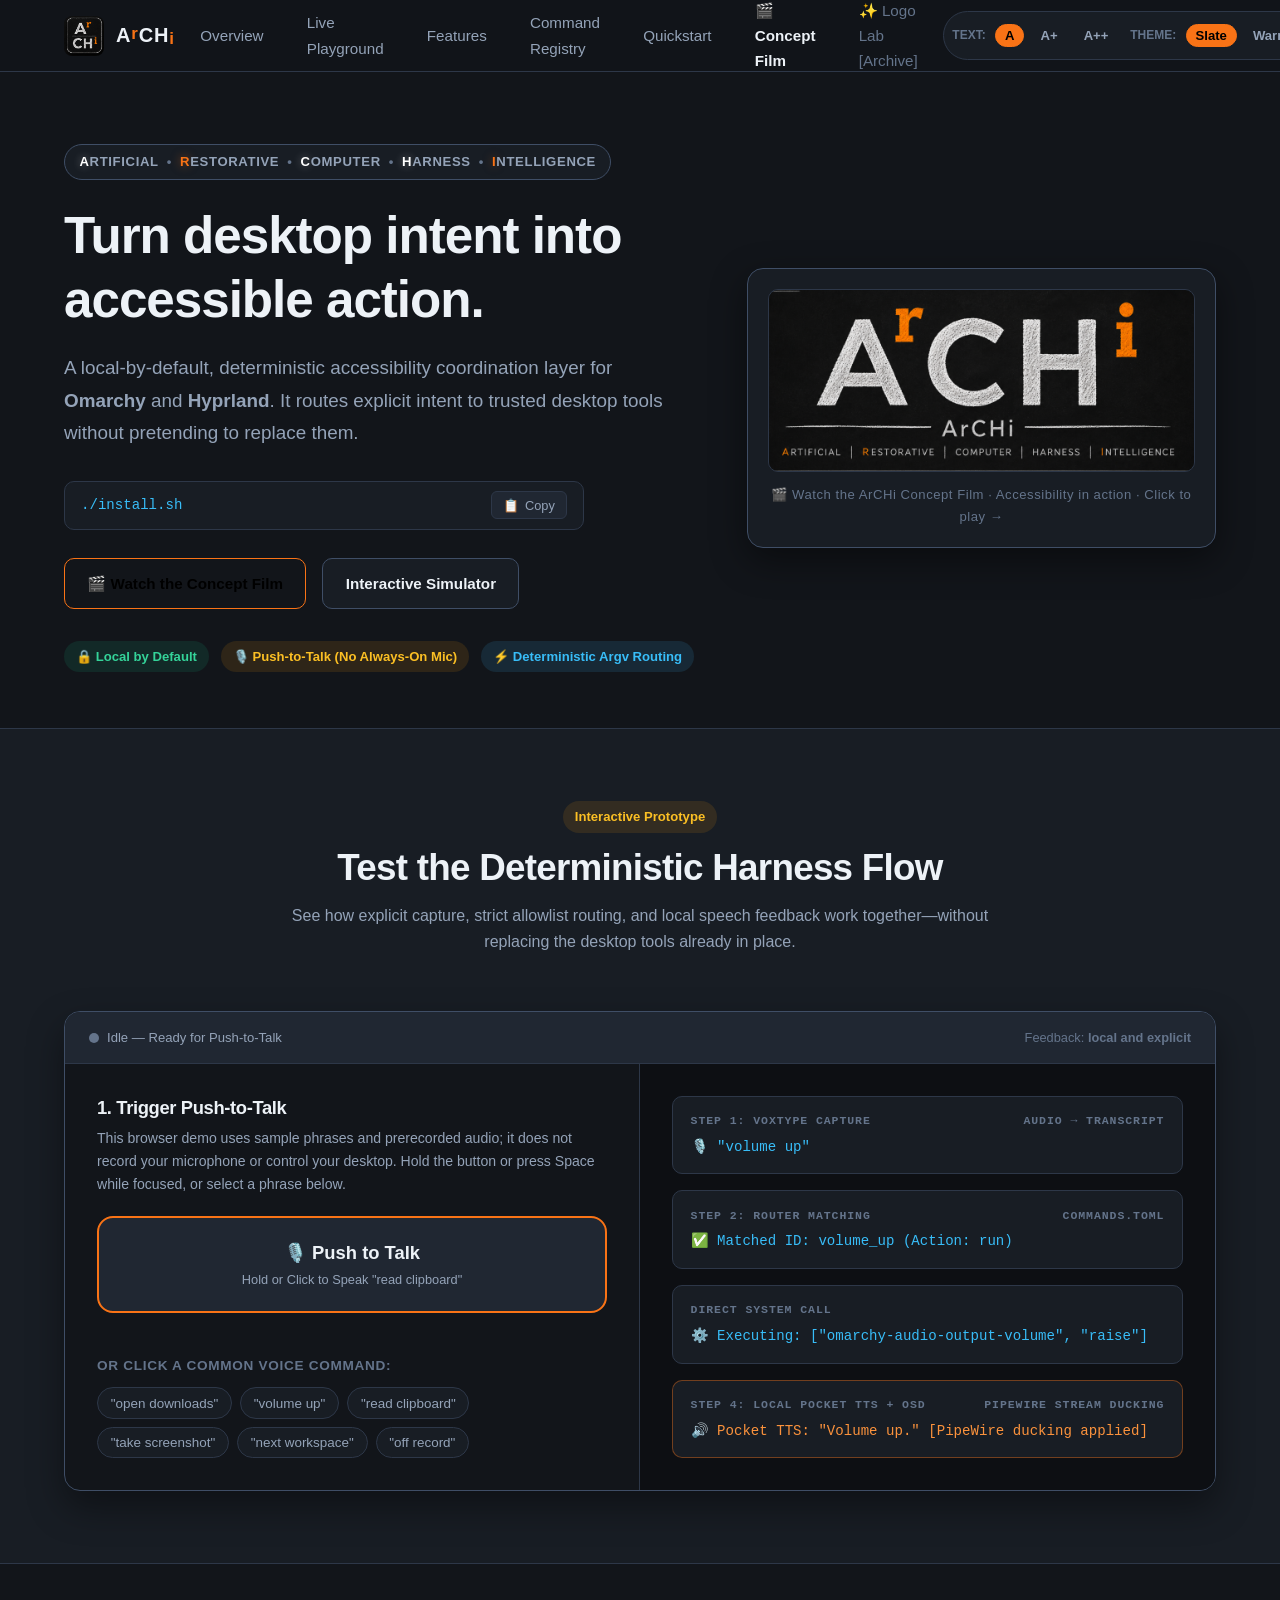
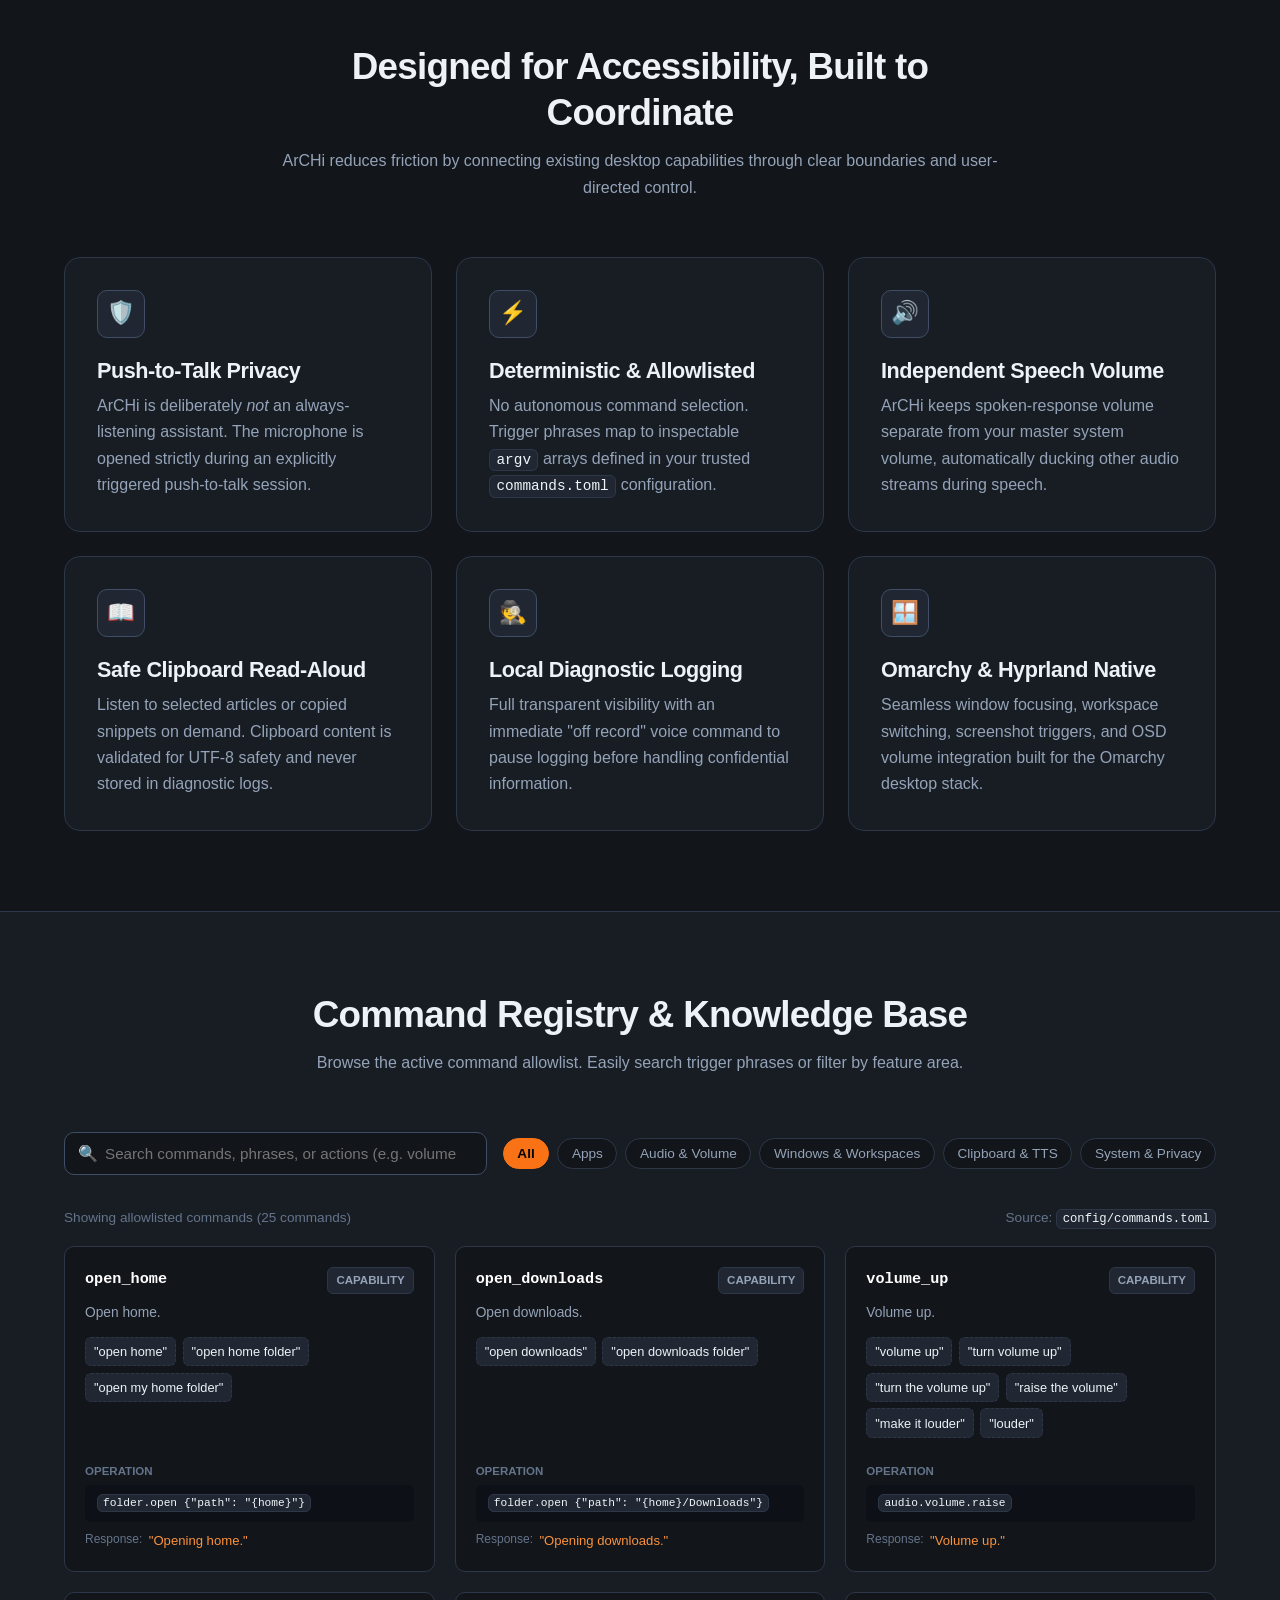
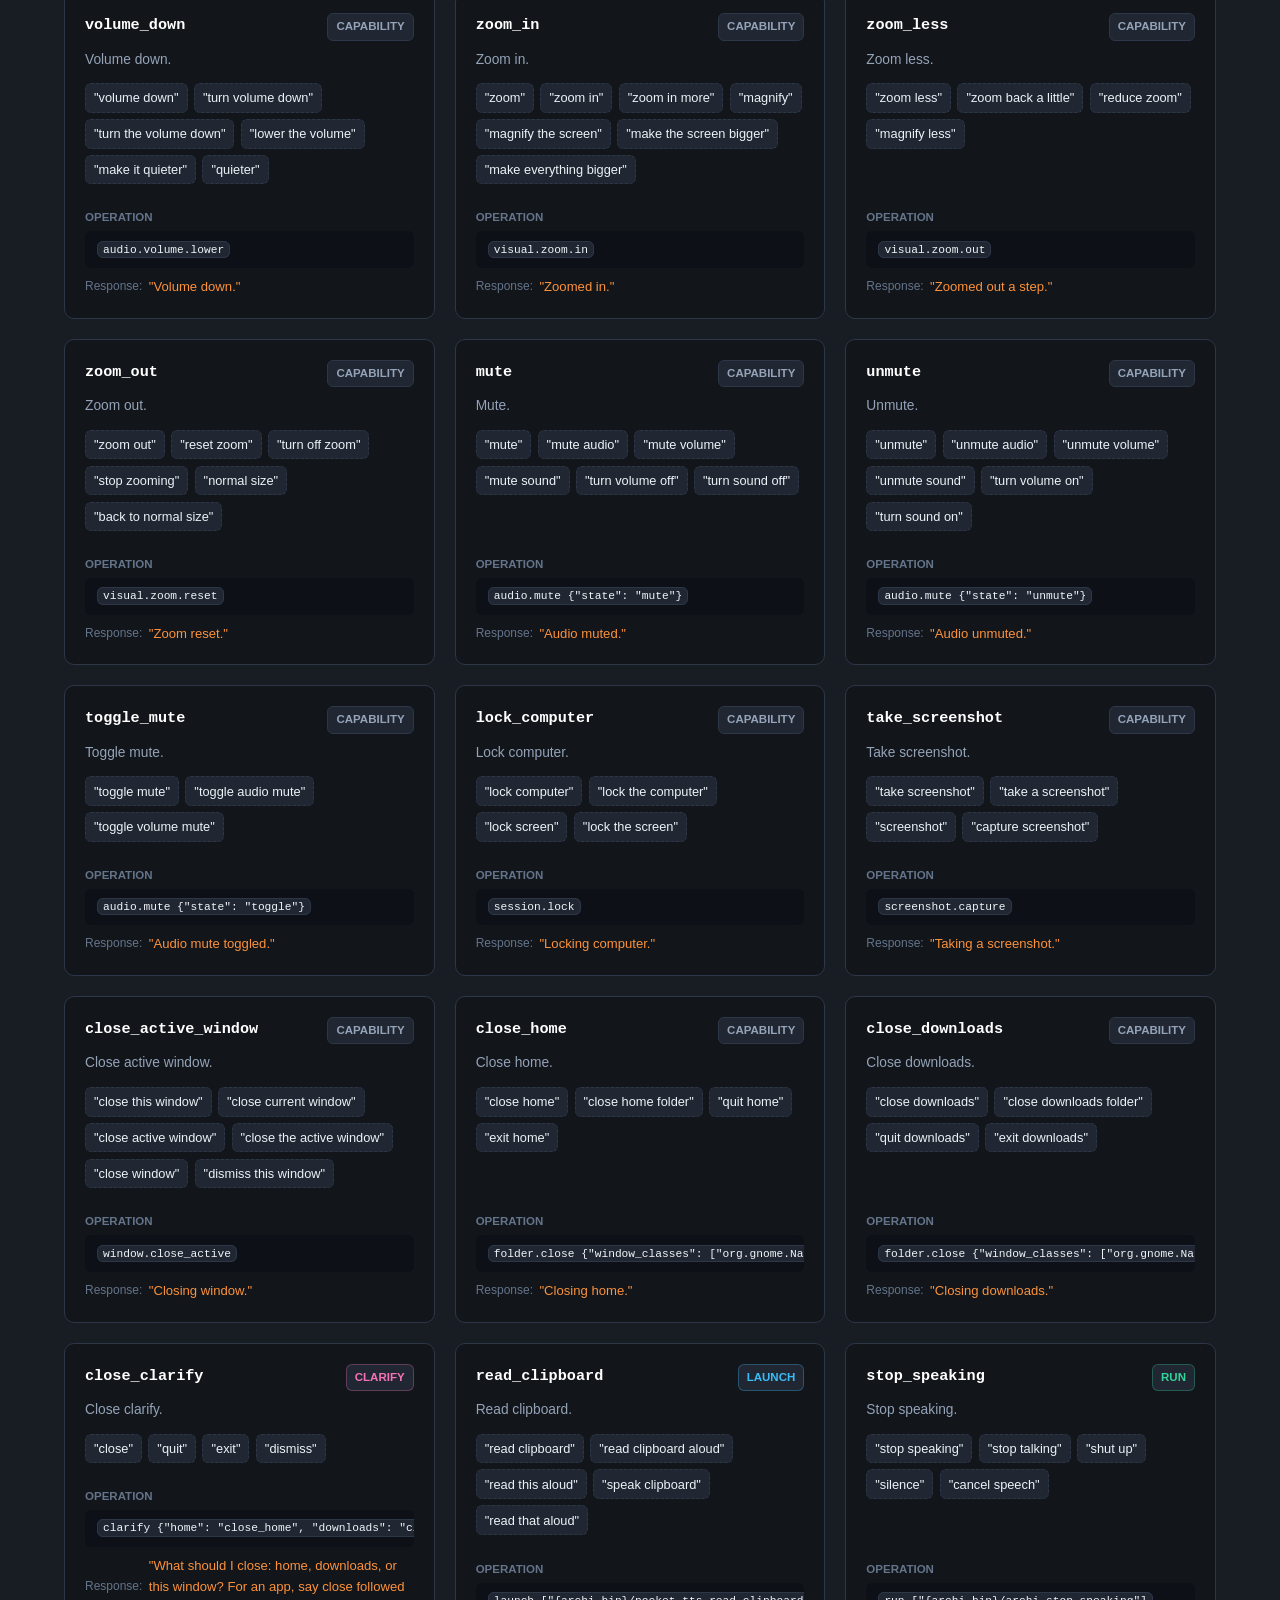
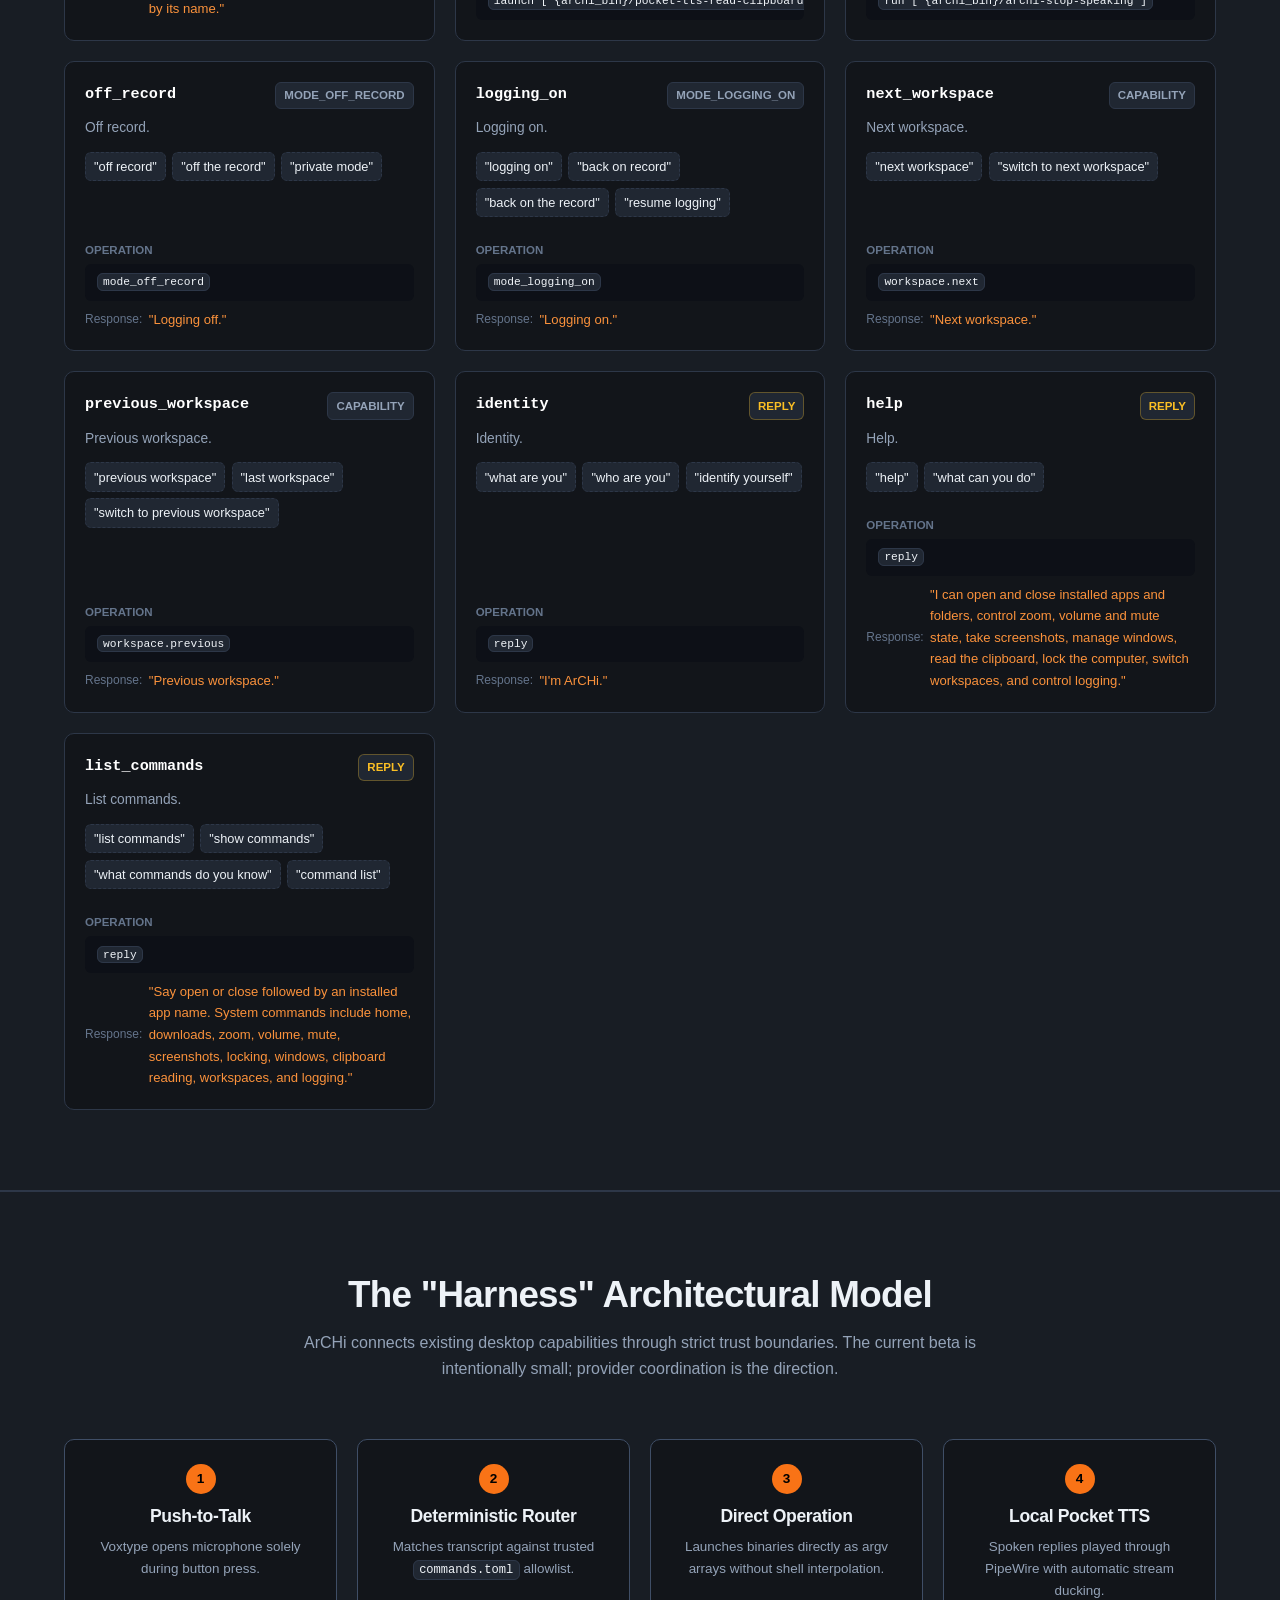
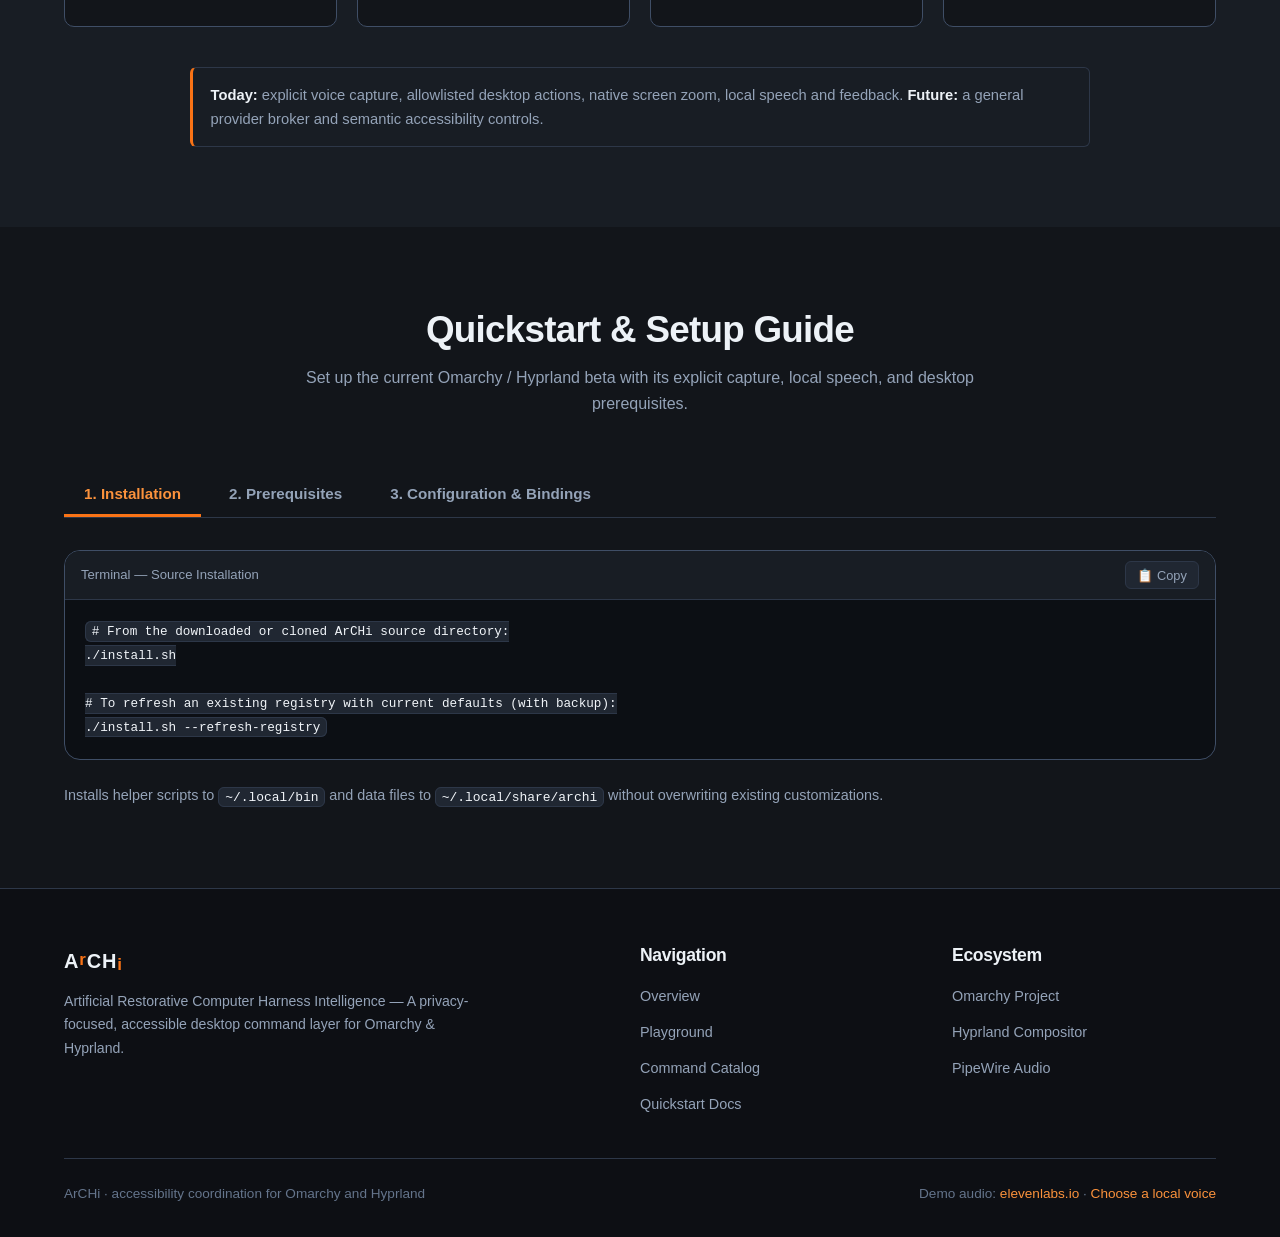
==== commit 13bb09af: "Fix beta routing faults and prepare repository for sharing" ====
--- a/site/index.html
+++ b/site/index.html
@@ -4,7 +4,7 @@
   <meta charset="UTF-8">
   <meta name="viewport" content="width=device-width, initial-scale=1.0">
   <title>ArCHi — Artificial Restorative Computer Harness Intelligence</title>
-  <meta name="description" content="Local, deterministic, push-to-talk desktop command layer for Omarchy and Hyprland. High accessibility, zero cloud telemetry.">
+  <meta name="description" content="Local-by-default, deterministic accessibility coordination for Omarchy and Hyprland.">
   <link rel="icon" type="image/png" href="../media/archi_favicon_regen.png">
   <link rel="stylesheet" href="css/styles.css">
 </head>
@@ -30,8 +30,8 @@
         <a href="#features" class="nav-link">Features</a>
         <a href="#commands" class="nav-link">Command Registry</a>
         <a href="#quickstart" class="nav-link">Quickstart</a>
-        <a href="#architecture" class="nav-link">Architecture</a>
-        <a href="logo_animation.html" class="nav-link" style="color: var(--accent-amber); font-weight: 600;">✨ AʳCHⁱ Logo Lab</a>
+        <a href="concept_film.html" class="nav-link" style="color: var(--accent-orange); font-weight: 700;">🎬 Concept Film</a>
+        <a href="logo_animation.html" class="nav-link" style="color: var(--text-dim); font-weight: 500;">✨ Logo Lab [Archive]</a>
       </nav>
 
       <!-- Accessibility Settings Toolbar -->
@@ -70,39 +70,39 @@
           </div>
 
           <h1 id="hero-title" class="hero-title">
-            Restore Desktop Velocity with Private Push-to-Talk.
+            Turn desktop intent into accessible action.
           </h1>
           <p class="hero-subtitle">
-            A local, deterministic voice command harness for <strong>Omarchy</strong> and <strong>Hyprland</strong>.
-            Designed for effortless accessibility, zero cloud telemetry, and millisecond command execution.
+            A local-by-default, deterministic accessibility coordination layer for <strong>Omarchy</strong> and <strong>Hyprland</strong>.
+            It routes explicit intent to trusted desktop tools without pretending to replace them.
           </p>
 
           <!-- Quick 1-Line Install Snippet -->
           <div class="quick-snippet-box">
-            <span class="cmd" id="hero-install-cmd">git clone https://github.com/omarchy/archi.git &amp;&amp; cd archi &amp;&amp; ./install.sh</span>
+            <span class="cmd" id="hero-install-cmd">./install.sh</span>
             <button class="copy-btn" data-copy-target="hero-install-cmd" aria-label="Copy installation command">
               📋 <span>Copy</span>
             </button>
           </div>
 
           <div class="hero-actions">
-            <a href="#simulator" class="btn btn-primary">Try Interactive Simulator</a>
-            <a href="logo_animation.html" class="btn btn-secondary">✨ Interactive AʳCHⁱ Lab</a>
+            <a href="concept_film.html" class="btn btn-primary" style="background: var(--accent-orange); color: #000; font-weight: 700;">🎬 Watch the Concept Film</a>
+            <a href="#simulator" class="btn btn-secondary">Interactive Simulator</a>
           </div>
 
           <!-- Trust Badges -->
           <div class="hero-badges">
-            <span class="badge badge-green">🔒 100% Local &amp; Private</span>
+            <span class="badge badge-green">🔒 Local by Default</span>
             <span class="badge badge-amber">🎙️ Push-to-Talk (No Always-On Mic)</span>
             <span class="badge badge-blue">⚡ Deterministic Argv Routing</span>
           </div>
         </div>
 
         <!-- Hero Visual Banner Card -->
-        <a href="logo_animation.html" class="hero-visual-card" title="Open Interactive Chalkboard Animation Lab" style="text-decoration: none; display: block;">
+        <a href="concept_film.html" class="hero-visual-card" title="Open the ArCHi concept film" style="text-decoration: none; display: block;">
           <img src="../media/archi_main_logo_regen.png" alt="ArCHi Chalk Logo: Artificial Restorative Computer Harness Intelligence" class="hero-banner-img">
           <div class="hero-visual-caption">
-            The Computer Harness Concept: AʳCHⁱ Technical Lockup &middot; Click to launch interactive animation &rarr;
+            🎬 Watch the ArCHi Concept Film &middot; Accessibility in action &middot; Click to play &rarr;
           </div>
         </a>
       </div>
@@ -114,7 +114,7 @@
         <div class="section-intro">
           <span class="badge badge-amber" style="margin-bottom: 0.75rem;">Interactive Prototype</span>
           <h2 id="sim-title">Test the Deterministic Harness Flow</h2>
-          <p>Experience how push-to-talk capture, strict allowlist routing, and local Pocket TTS synthesis work together without touching the cloud.</p>
+          <p>See how explicit capture, strict allowlist routing, and local speech feedback work together—without replacing the desktop tools already in place.</p>
         </div>
 
         <div class="simulator-box">
@@ -123,9 +123,12 @@
               <span class="status-dot" id="sim-status-dot"></span>
               <span id="sim-status-text">Idle — Ready for Push-to-Talk</span>
             </div>
-            <div style="font-size: 0.8rem; color: var(--text-dim);">
-              Latency Target: <strong>&lt; 150ms</strong>
-            </div>
+            <div style="font-size: 0.8rem; color: var(--text-dim);">Feedback: <strong>local and explicit</strong></div>
+          </div>
+          <div id="sim-voice-feedback" class="sim-voice-feedback" role="status" aria-live="polite" hidden>
+            <span class="sim-voice-dot" aria-hidden="true"></span>
+            <strong>Savvy · ArCHi</strong>
+            <span id="sim-voice-text">Matched a known, allowlisted action.</span>
           </div>
 
           <div class="sim-body">
@@ -134,7 +137,7 @@
               <div>
                 <h3 style="font-size: 1.15rem; margin-bottom: 0.5rem;">1. Trigger Push-to-Talk</h3>
                 <p style="font-size: 0.88rem; margin-bottom: 1.25rem;">
-                  Hold down the button (or press Space when focused) to simulate voice capture, or click any sample phrase below.
+                  This browser demo uses sample phrases and prerecorded audio; it does not record your microphone or control your desktop. Hold the button or press Space while focused, or select a phrase below.
                 </p>
                 
                 <button id="sim-ptt-button" class="ptt-interactive-btn" aria-label="Push to talk button (hold to record)">
@@ -147,7 +150,7 @@
               <div class="sample-phrases-group">
                 <span class="sample-phrases-label">Or Click a Common Voice Command:</span>
                 <div class="phrase-pill-list">
-                  <button class="phrase-pill" data-phrase="open browser">"open browser"</button>
+                  <button class="phrase-pill" data-phrase="open downloads">"open downloads"</button>
                   <button class="phrase-pill" data-phrase="volume up">"volume up"</button>
                   <button class="phrase-pill" data-phrase="read clipboard">"read clipboard"</button>
                   <button class="phrase-pill" data-phrase="take screenshot">"take screenshot"</button>
@@ -177,7 +180,6 @@
 
               <div class="flow-step">
                 <div class="flow-step-label">
-                  <span>Step 3: Argv Execution</span>
                   <span>Direct System Call</span>
                 </div>
                 <div class="flow-step-content" id="sim-step-argv">⚙️ Executing: ["omarchy-audio-output-volume", "raise"]</div>
@@ -200,8 +202,8 @@
     <section id="features" class="features-section" aria-labelledby="features-title">
       <div class="container">
         <div class="section-intro">
-          <h2 id="features-title">Designed for Accessibility, Built for Speed</h2>
-          <p>ArCHi removes friction from desktop computing with clean architectural boundaries and complete user agency.</p>
+          <h2 id="features-title">Designed for Accessibility, Built to Coordinate</h2>
+          <p>ArCHi reduces friction by connecting existing desktop capabilities through clear boundaries and user-directed control.</p>
         </div>
 
         <div class="grid-3">
@@ -219,7 +221,7 @@
             <div class="feature-icon-wrapper" aria-hidden="true">⚡</div>
             <h3>Deterministic &amp; Allowlisted</h3>
             <p>
-              Zero hallucinations. Trigger phrases map to immutable <code>argv</code> arrays defined in your trusted <code>commands.toml</code> configuration.
+              No autonomous command selection. Trigger phrases map to inspectable <code>argv</code> arrays defined in your trusted <code>commands.toml</code> configuration.
             </p>
           </article>
 
@@ -306,7 +308,7 @@
       <div class="container">
         <div class="section-intro">
           <h2 id="arch-title">The "Harness" Architectural Model</h2>
-          <p>ArCHi connects your existing desktop capabilities with strict trust boundaries and explicit execution guarantees.</p>
+          <p>ArCHi connects existing desktop capabilities through strict trust boundaries. The current beta is intentionally small; provider coordination is the direction.</p>
         </div>
 
         <div class="arch-flow-diagram">
@@ -324,7 +326,7 @@
 
           <div class="arch-node">
             <div class="arch-node-number">3</div>
-            <h4>Direct Argv Execution</h4>
+            <h4>Direct Operation</h4>
             <p style="font-size: 0.84rem; margin-top: 0.5rem;">Launches binaries directly as argv arrays without shell interpolation.</p>
           </div>
 
@@ -334,6 +336,7 @@
             <p style="font-size: 0.84rem; margin-top: 0.5rem;">Spoken replies played through PipeWire with automatic stream ducking.</p>
           </div>
         </div>
+        <p class="architecture-status"><strong>Today:</strong> explicit voice capture, allowlisted desktop actions, native screen zoom, local speech and feedback. <strong>Future:</strong> a general provider broker and semantic accessibility controls.</p>
       </div>
     </section>
 
@@ -342,7 +345,7 @@
       <div class="container">
         <div class="section-intro">
           <h2 id="docs-title">Quickstart &amp; Setup Guide</h2>
-          <p>Get ArCHi up and running in your Omarchy / Hyprland environment in under two minutes.</p>
+          <p>Set up the current Omarchy / Hyprland beta with its explicit capture, local speech, and desktop prerequisites.</p>
         </div>
 
         <div class="docs-tabs" role="tablist" aria-label="Documentation Categories">
@@ -355,12 +358,10 @@
         <div id="tab-install" class="tab-pane active" role="tabpanel" aria-labelledby="tab-btn-install">
           <div class="code-block-wrapper">
             <div class="code-block-header">
-              <span>Terminal — One-line Installation</span>
+              <span>Terminal — Source Installation</span>
               <button class="copy-btn" data-copy-target="code-install-box">📋 Copy</button>
             </div>
-            <pre class="code-block-content" id="code-install-box"><code># Clone repository and run the safe installer
-git clone https://github.com/omarchy/archi.git
-cd archi
+            <pre class="code-block-content" id="code-install-box"><code># From the downloaded or cloned ArCHi source directory:
 ./install.sh
 
 # To refresh an existing registry with current defaults (with backup):
@@ -382,9 +383,10 @@
 • Omarchy / Hyprland Wayland Compositor
 • Python 3.11+
 • Voxtype (for push-to-talk audio capture)
-• PipeWire tools: pw-play, wpctl, pw-dump
-• Utilities: curl, jq, wl-clipboard, hyprctl
-• Local Pocket TTS endpoint (default: http://127.0.0.1:8000/tts)</code></pre>
+• PipeWire tools: pw-play, pw-record, wpctl, pw-dump
+• Utilities: curl, jq, wl-clipboard, hyprctl, gtk-launch, xdg-open, pactl
+• Local TTS helper or Pocket TTS endpoint (default: http://127.0.0.1:8000/tts)
+• Default voice: alba; custom samples are optional (see INSTALL.md)</code></pre>
           </div>
         </div>
 
@@ -392,12 +394,26 @@
         <div id="tab-config" class="tab-pane" role="tabpanel" aria-labelledby="tab-btn-config">
           <div class="code-block-wrapper">
             <div class="code-block-header">
-              <span>Hyprland Push-to-Talk Keybinding Example (~/.config/hypr/hyprland.conf)</span>
+              <span>Omarchy Toggle-to-Talk Example (~/.config/hypr/bindings.lua)</span>
               <button class="copy-btn" data-copy-target="code-config-box">📋 Copy</button>
             </div>
-            <pre class="code-block-content" id="code-config-box"><code># Bind Push-to-Talk to SUPER + SPACE (or your preferred key)
-bind = $mainMod, SPACE, exec, archi-control-start
-bindr = $mainMod, SPACE, exec, archi-control-stop</code></pre>
+            <pre class="code-block-content" id="code-config-box"><code>hl.bind("SUPER + R", function()
+  hl.dispatch(hl.dsp.exec_cmd("archi-control-start"))
+  hl.dispatch(hl.dsp.submap("archi_control"))
+end, { description = "Start ArCHi control mode" })
+
+hl.define_submap("archi_control", function()
+  hl.bind("SUPER + R", function()
+    hl.dispatch(hl.dsp.exec_cmd("archi-control-stop"))
+    hl.dispatch(hl.dsp.submap("reset"))
+  end, { description = "Run ArCHi command" })
+
+  hl.bind("ESCAPE", function()
+    hl.dispatch(hl.dsp.exec_cmd("archi-control-cancel"))
+    hl.dispatch(hl.dsp.submap("reset"))
+  end, { description = "Cancel ArCHi command" })
+end)
+</code></pre>
           </div>
         </div>
 
@@ -440,12 +456,15 @@
       </div>
 
       <div class="footer-bottom">
-        <span>© Concept Demo Mockup for ArCHi • Clean Architecture Demo</span>
-        <span>Built with low-glare high-contrast accessibility standards.</span>
+        <span>ArCHi · accessibility coordination for Omarchy and Hyprland</span>
+        <span>Demo audio: <a href="https://elevenlabs.io">elevenlabs.io</a> · <a href="../docs/INSTALL.md#optional-custom-voice">Choose a local voice</a></span>
       </div>
     </div>
   </footer>
 
+  <audio id="sim-savvy-matched" src="../media/site-savvy-matched.wav" preload="auto"></audio>
+  <audio id="sim-savvy-complete" src="../media/site-savvy-complete.wav" preload="auto"></audio>
+  <script src="js/commands.js"></script>
   <script src="js/app.js"></script>
 </body>
 </html>
--- a/site/css/styles.css
+++ b/site/css/styles.css
@@ -537,6 +537,26 @@
   font-size: 0.82rem;
   color: var(--text-muted);
 }
+.sim-voice-feedback {
+  display: flex;
+  align-items: center;
+  gap: 0.5rem;
+  padding: 0.7rem 1.5rem;
+  color: var(--text-muted);
+  background: rgba(249, 115, 22, 0.08);
+  border-bottom: 1px solid rgba(249, 115, 22, 0.25);
+  font-size: 0.84rem;
+}
+.sim-voice-feedback[hidden] { display: none; }
+.sim-voice-feedback strong { color: var(--accent-amber-light); }
+.sim-voice-dot {
+  width: 8px;
+  height: 8px;
+  flex: 0 0 auto;
+  border-radius: 50%;
+  background: var(--accent-amber);
+  box-shadow: 0 0 10px var(--accent-amber);
+}
 .status-dot {
   width: 10px;
   height: 10px;
@@ -959,6 +979,18 @@
   margin: 2.5rem 0;
   position: relative;
 }
+.architecture-status {
+  max-width: 900px;
+  margin: 1.5rem auto 0;
+  padding: 0.9rem 1.1rem;
+  color: var(--text-muted);
+  background: var(--bg-surface);
+  border: 1px solid var(--border-subtle);
+  border-left: 3px solid var(--accent-amber);
+  border-radius: var(--radius-sm);
+  font-size: 0.92rem;
+}
+.architecture-status strong { color: var(--text-main); }
 
 .arch-node {
   background: var(--bg-primary);
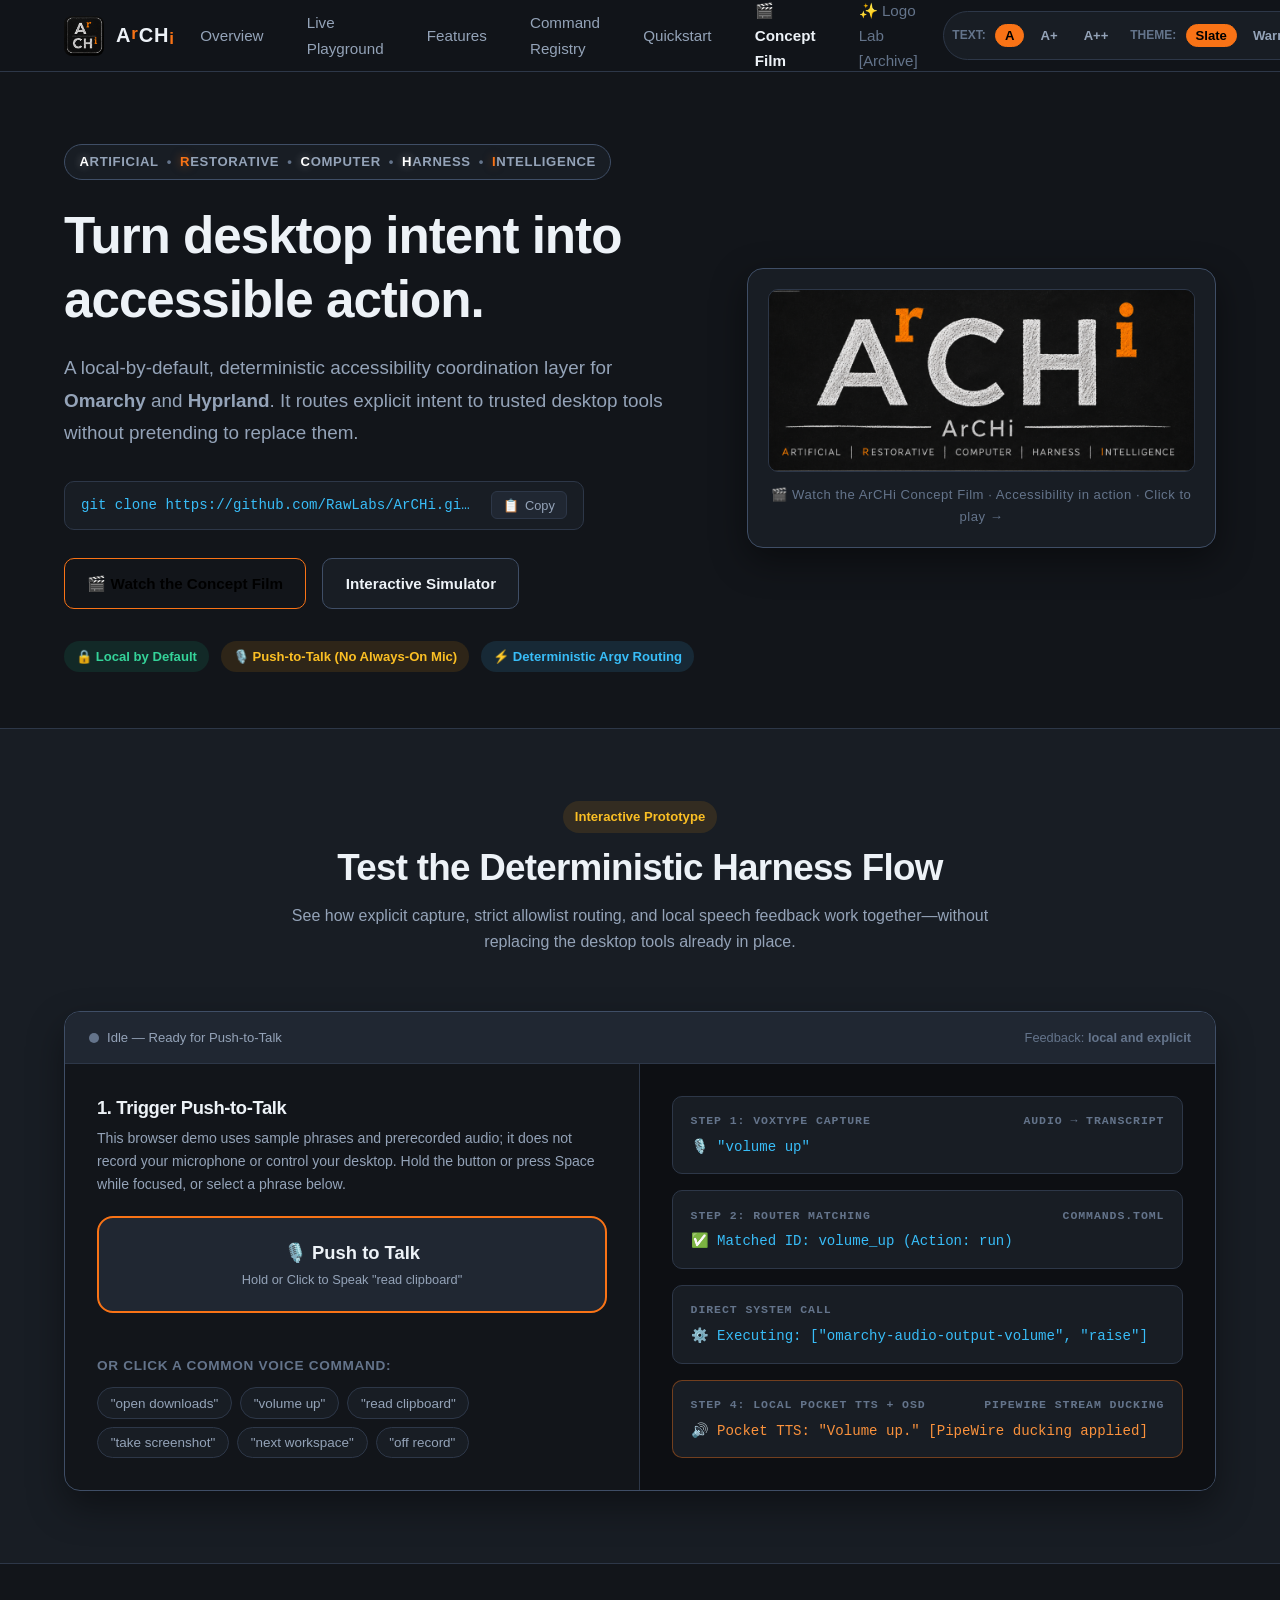
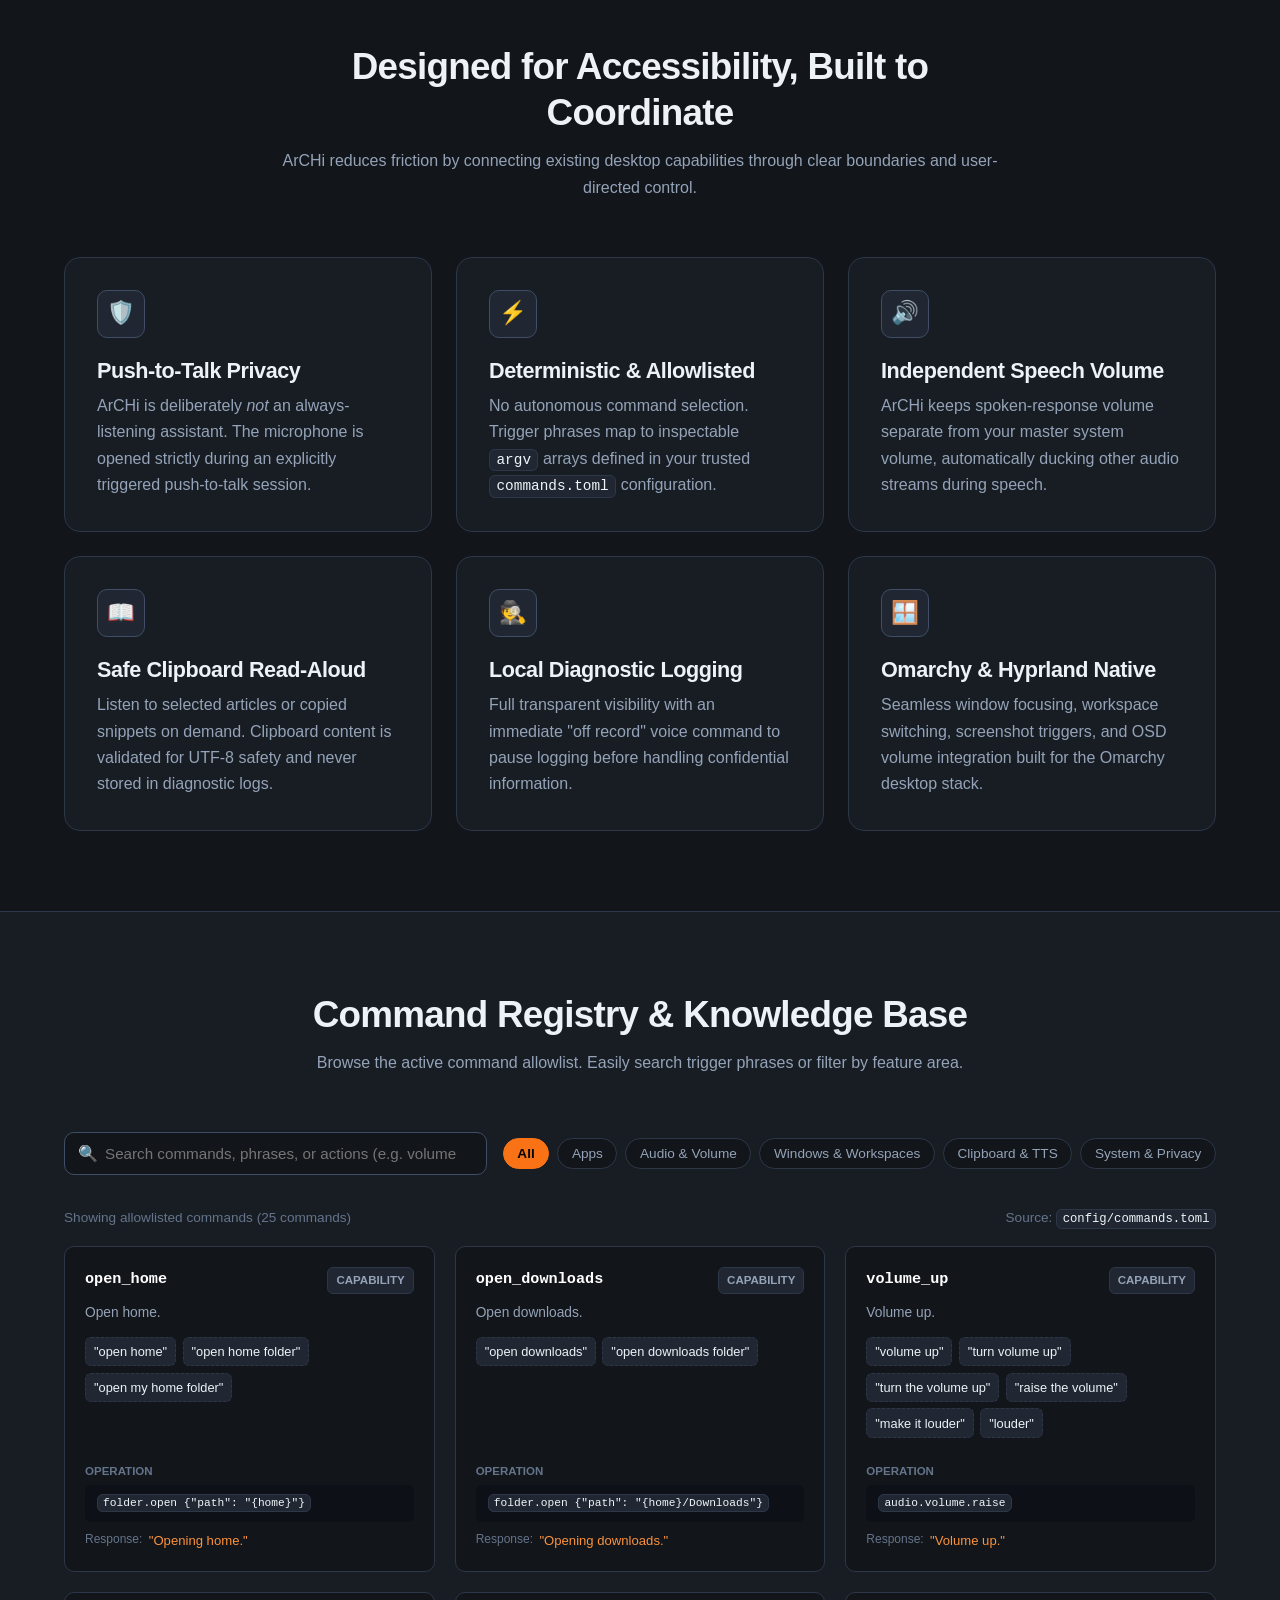
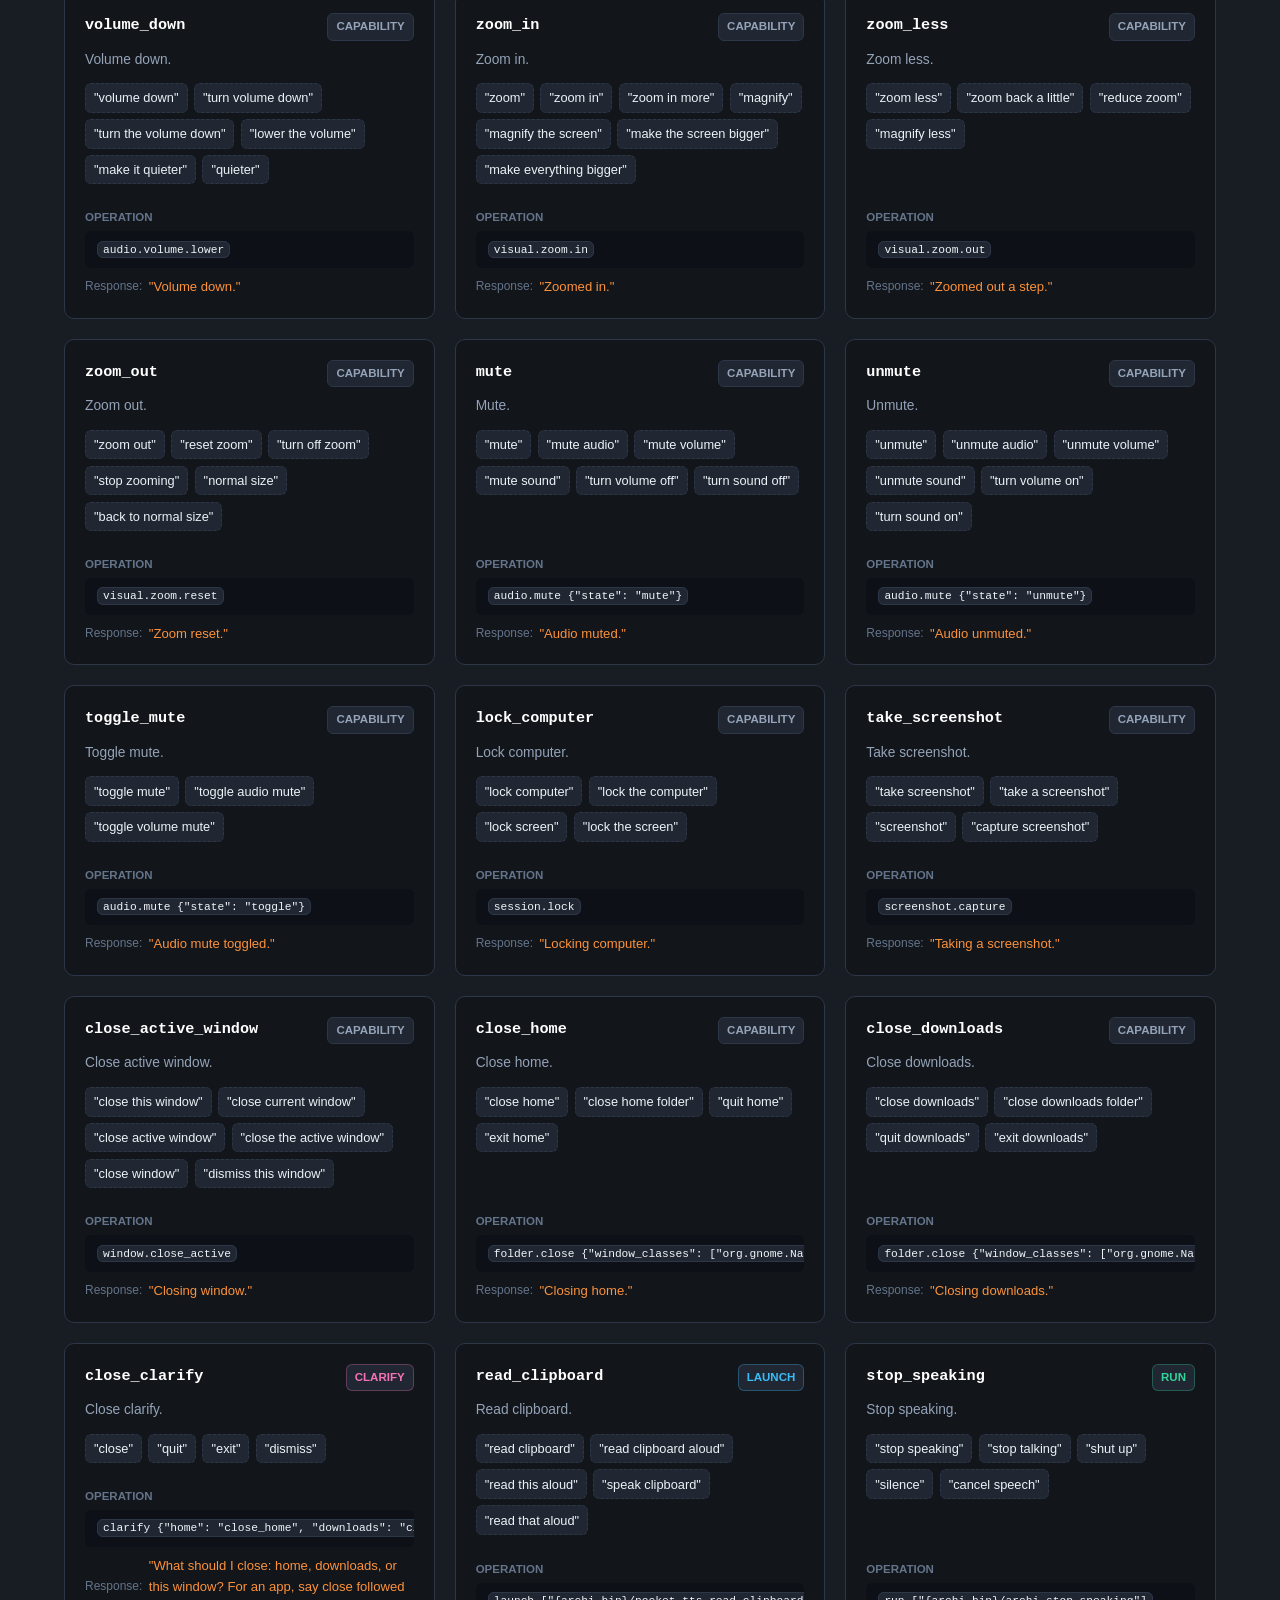
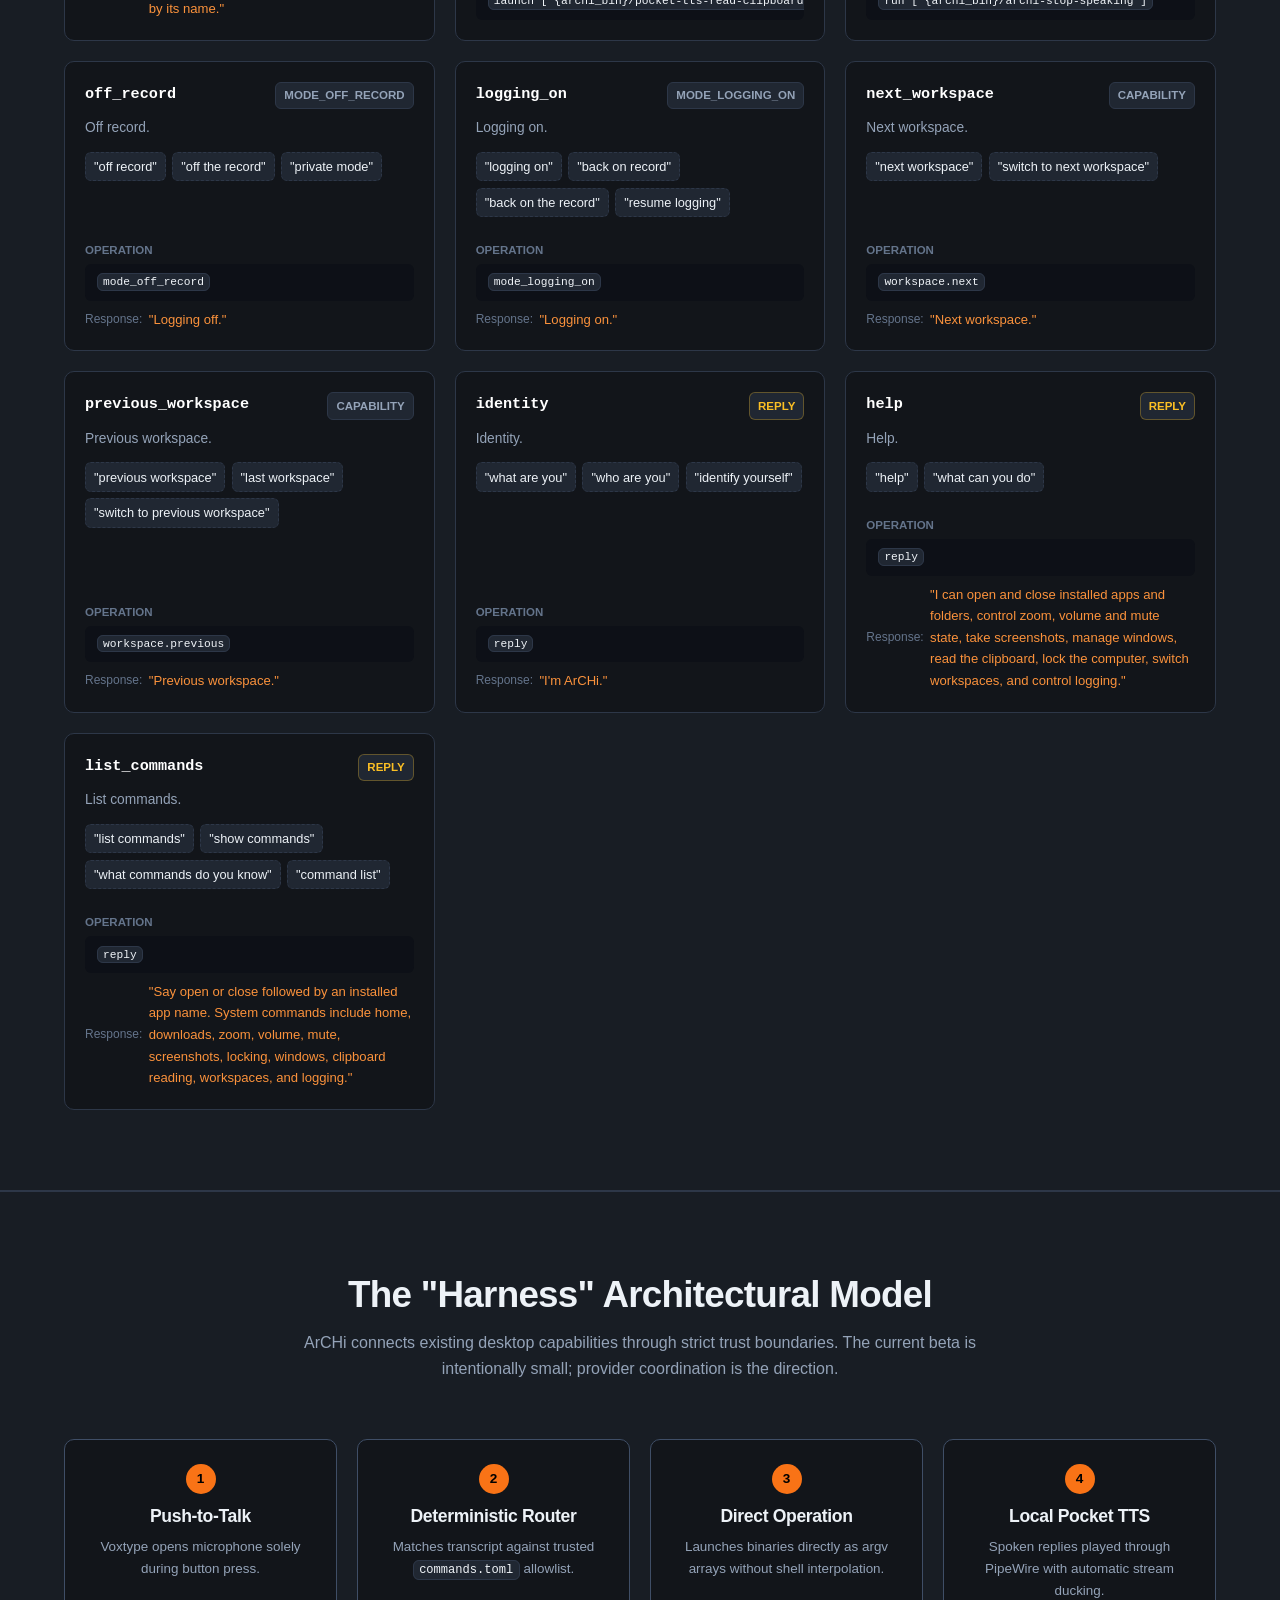
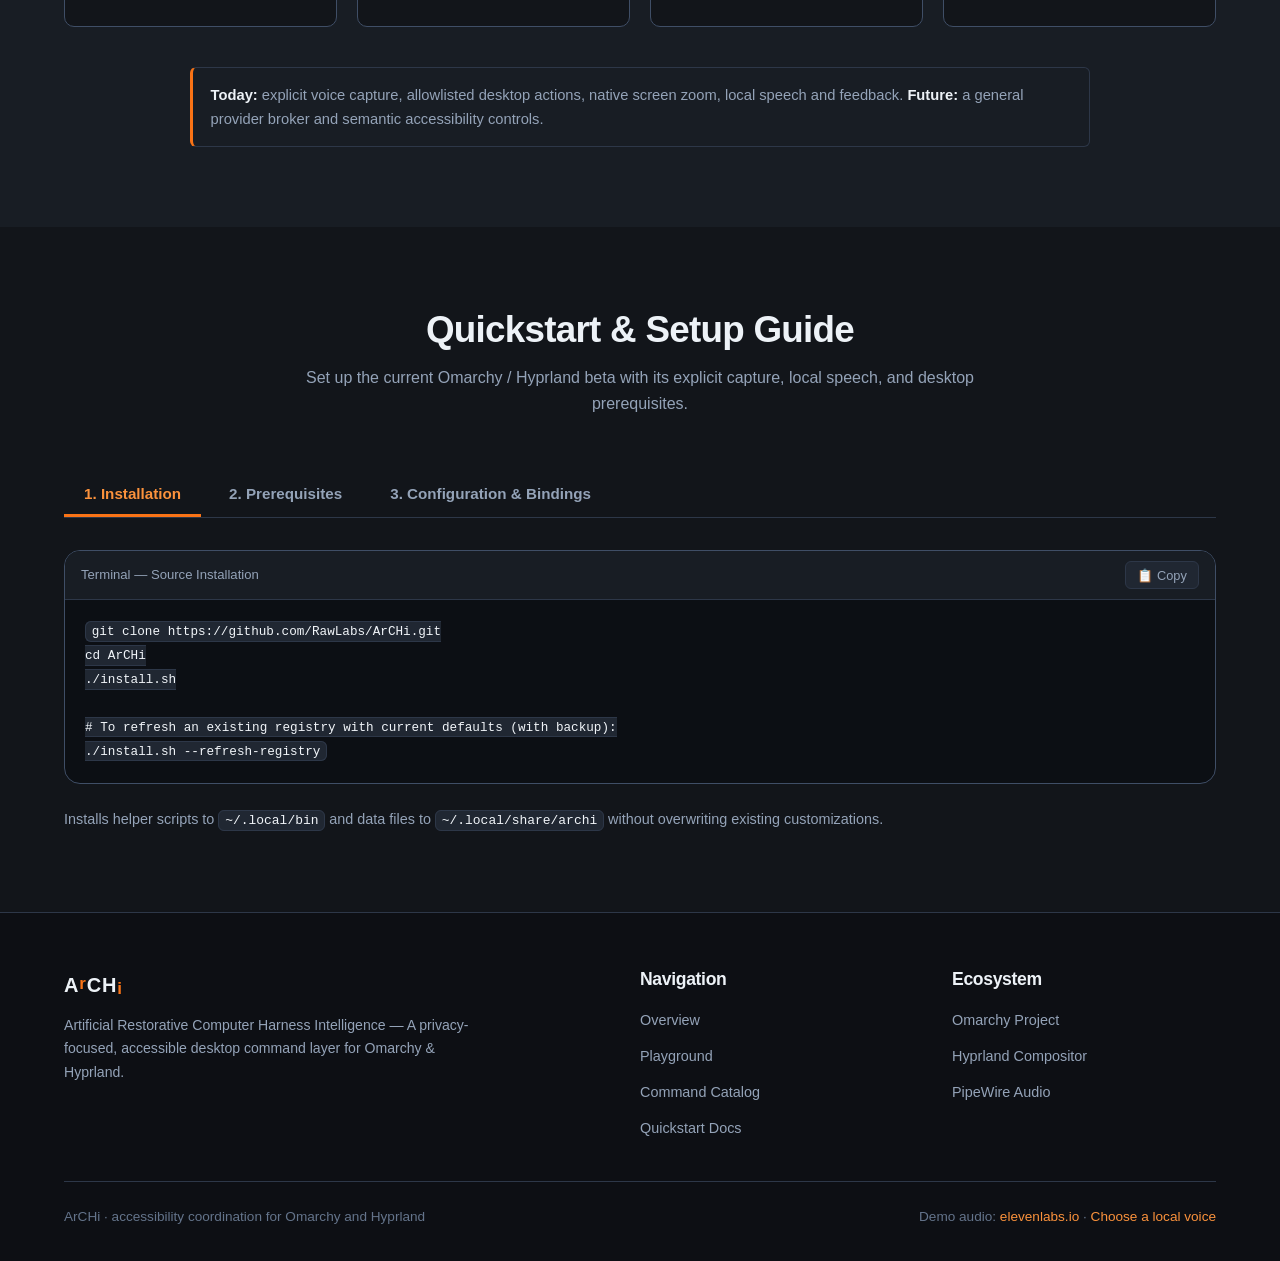
==== commit 50b9ae21: "Adopt MIT license and link RawLabs ArCHi repository" ====
--- a/site/index.html
+++ b/site/index.html
@@ -79,7 +79,7 @@
 
           <!-- Quick 1-Line Install Snippet -->
           <div class="quick-snippet-box">
-            <span class="cmd" id="hero-install-cmd">./install.sh</span>
+            <span class="cmd" id="hero-install-cmd">git clone https://github.com/RawLabs/ArCHi.git &amp;&amp; cd ArCHi &amp;&amp; ./install.sh</span>
             <button class="copy-btn" data-copy-target="hero-install-cmd" aria-label="Copy installation command">
               📋 <span>Copy</span>
             </button>
@@ -361,7 +361,8 @@
               <span>Terminal — Source Installation</span>
               <button class="copy-btn" data-copy-target="code-install-box">📋 Copy</button>
             </div>
-            <pre class="code-block-content" id="code-install-box"><code># From the downloaded or cloned ArCHi source directory:
+            <pre class="code-block-content" id="code-install-box"><code>git clone https://github.com/RawLabs/ArCHi.git
+cd ArCHi
 ./install.sh
 
 # To refresh an existing registry with current defaults (with backup):
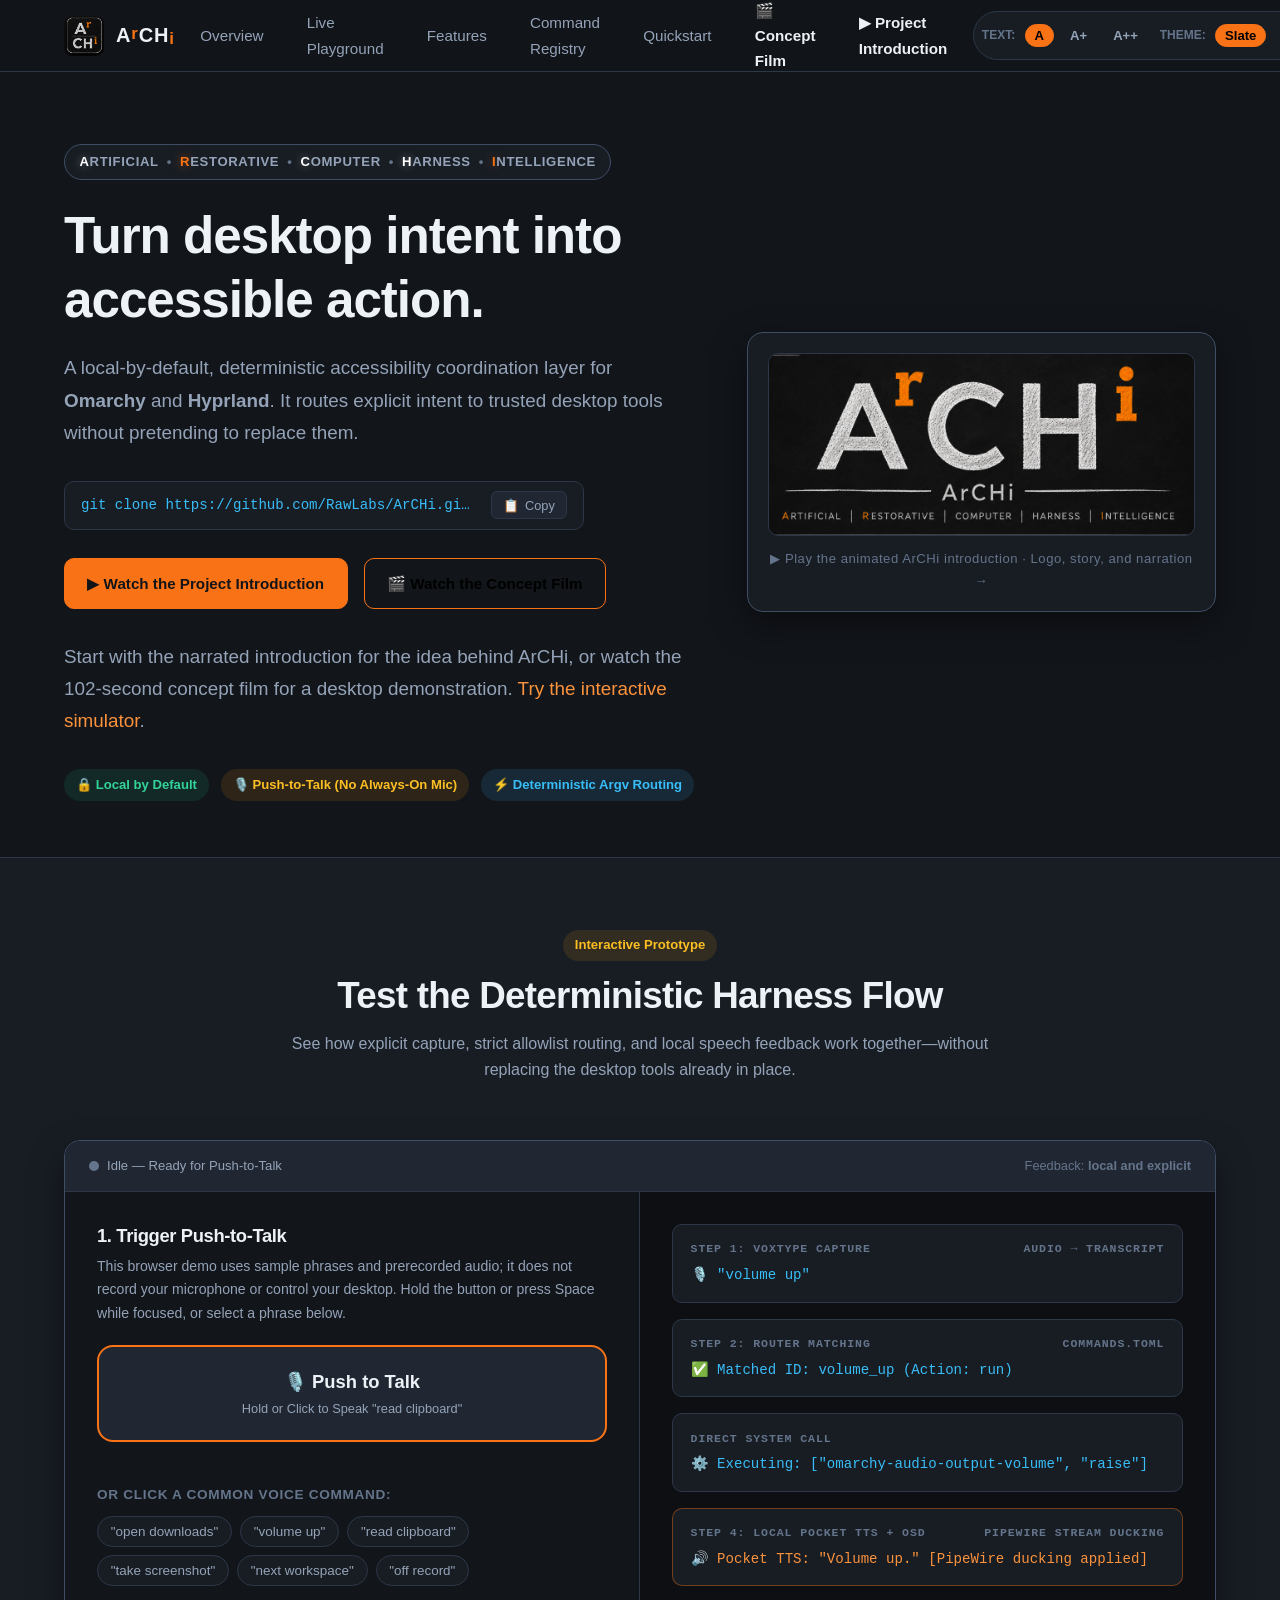
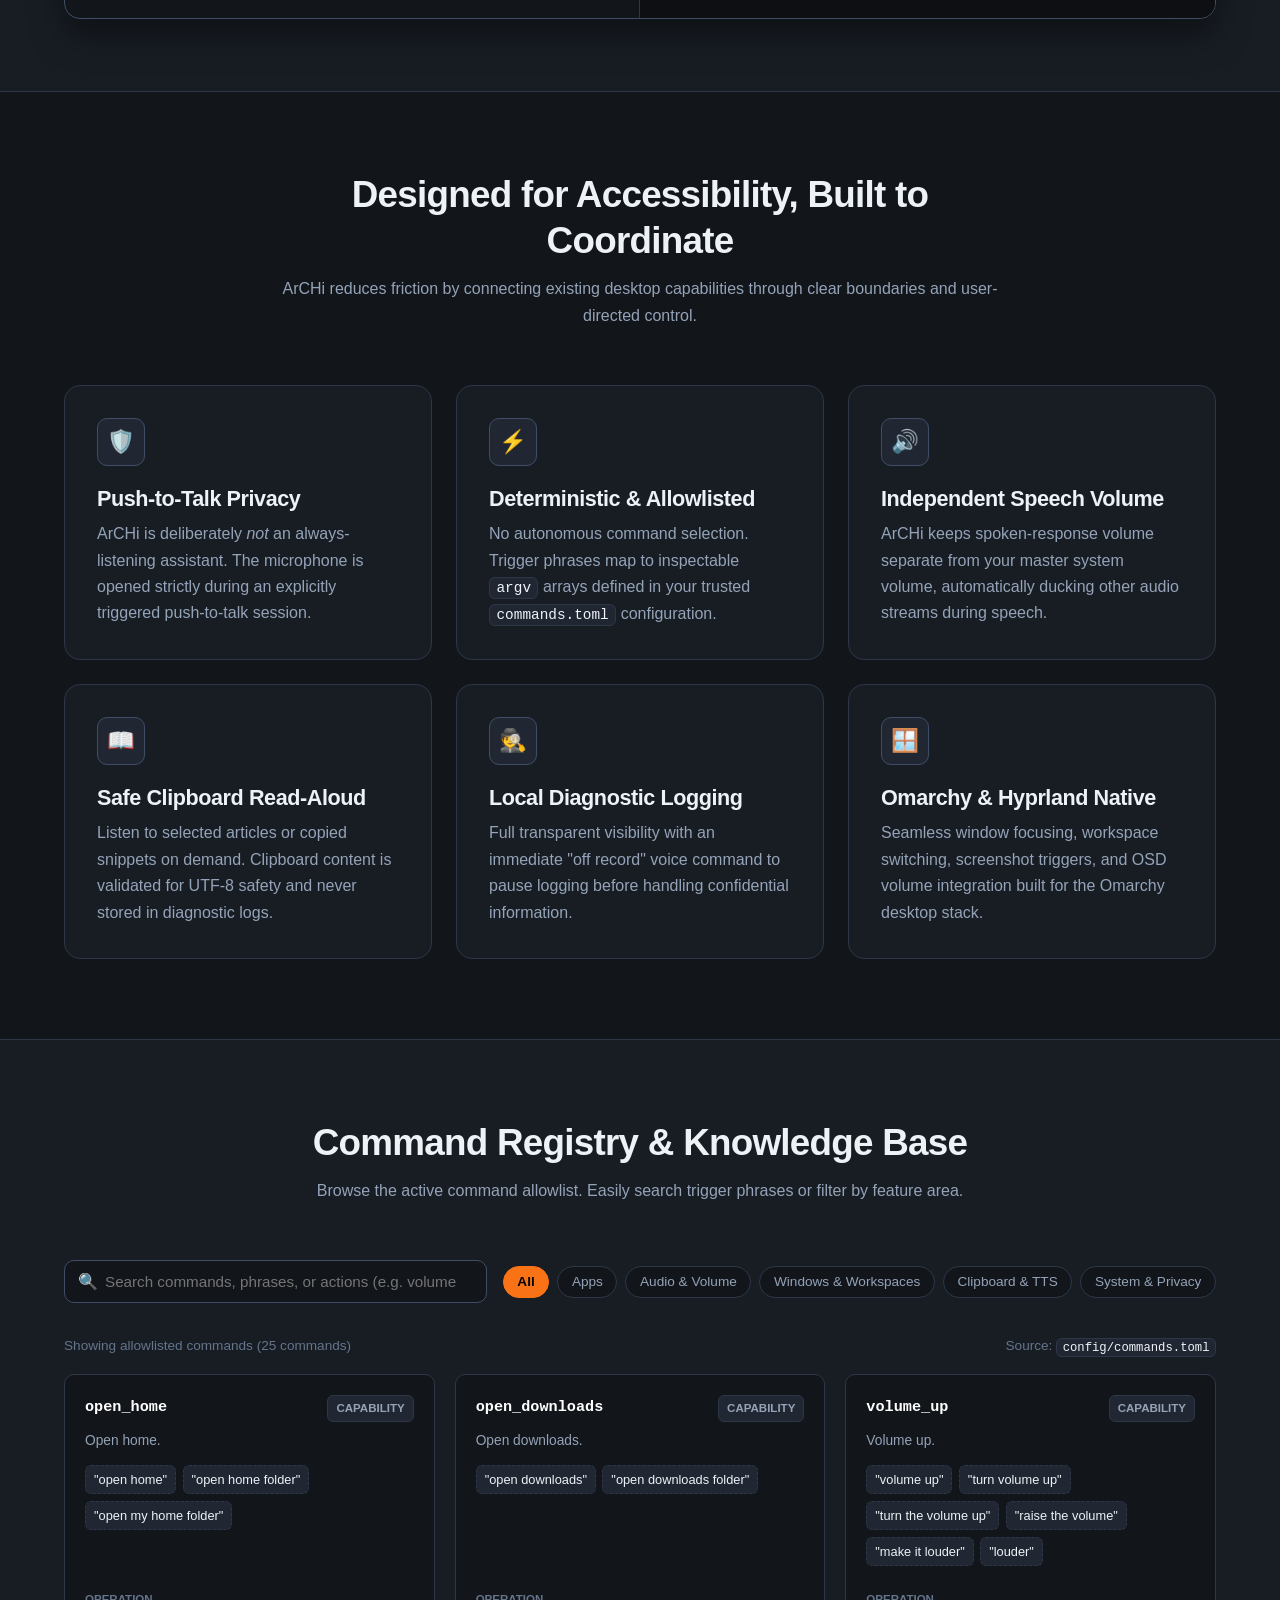
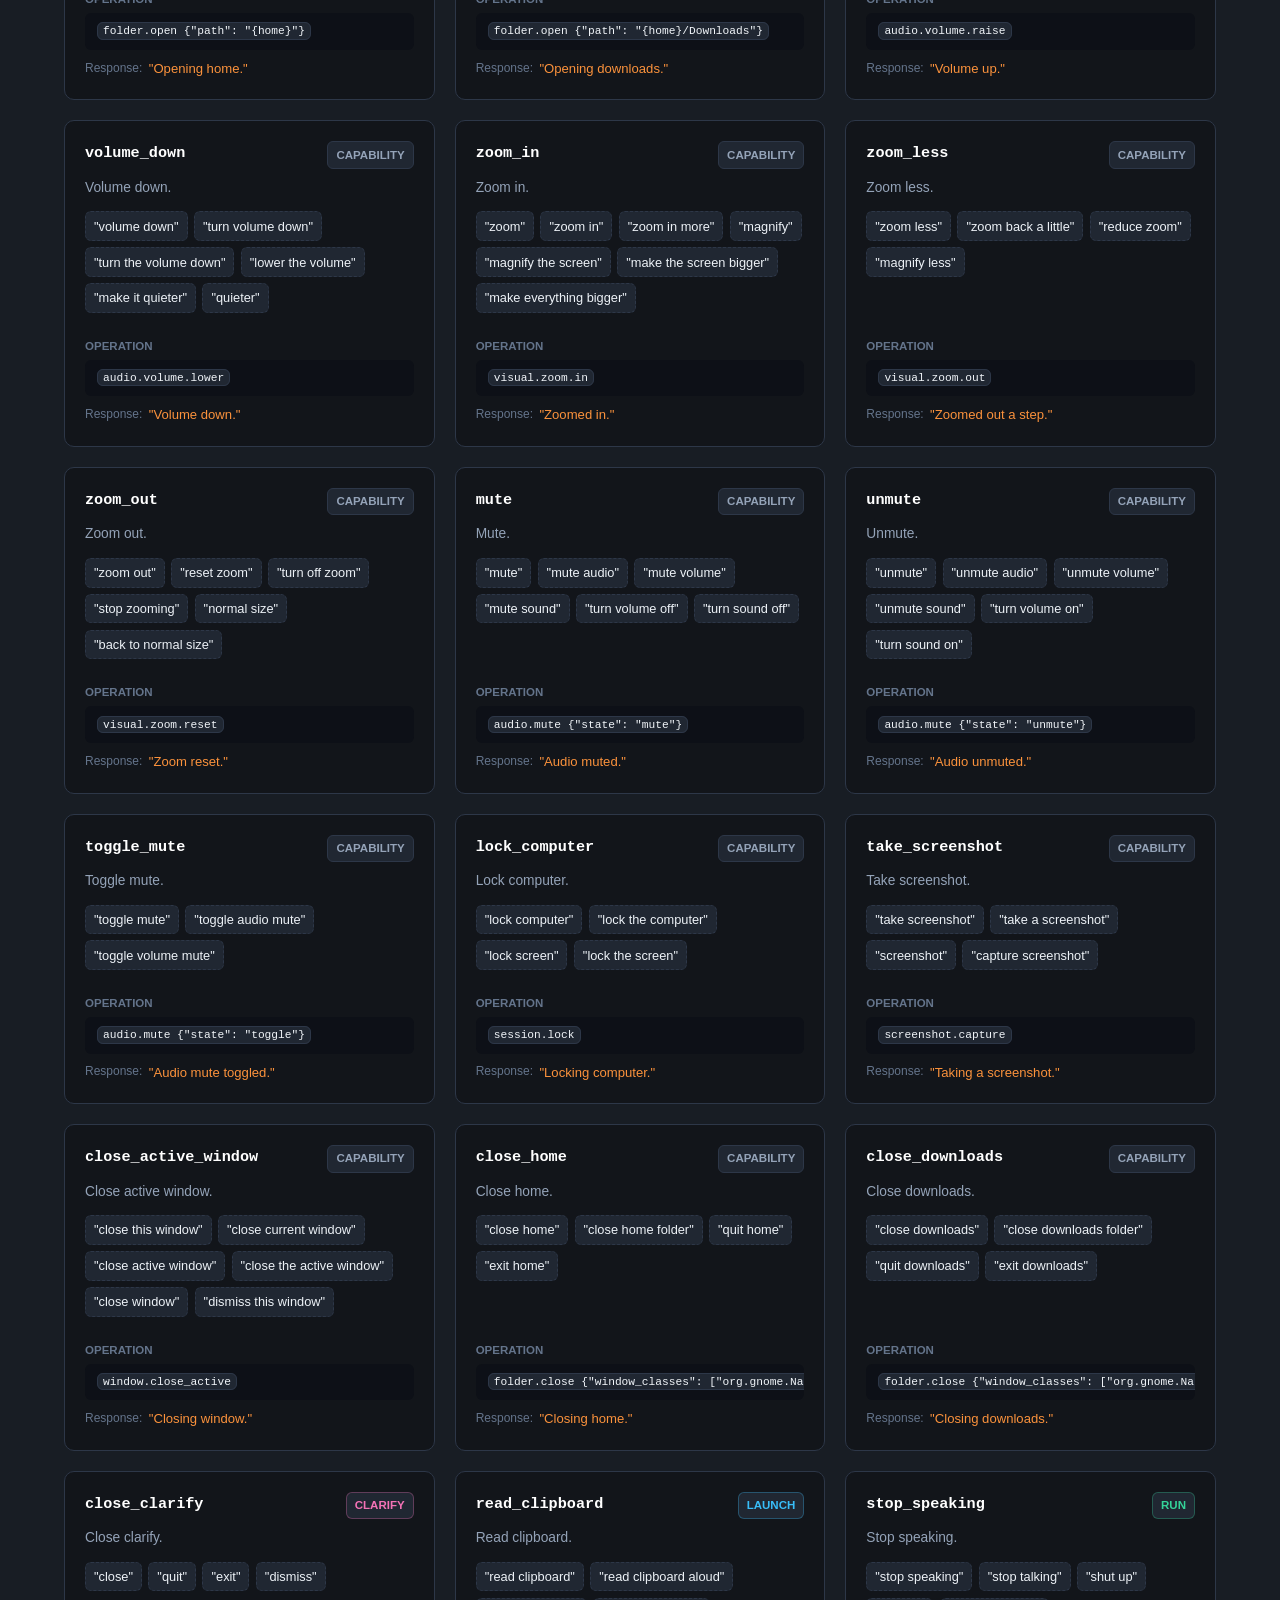
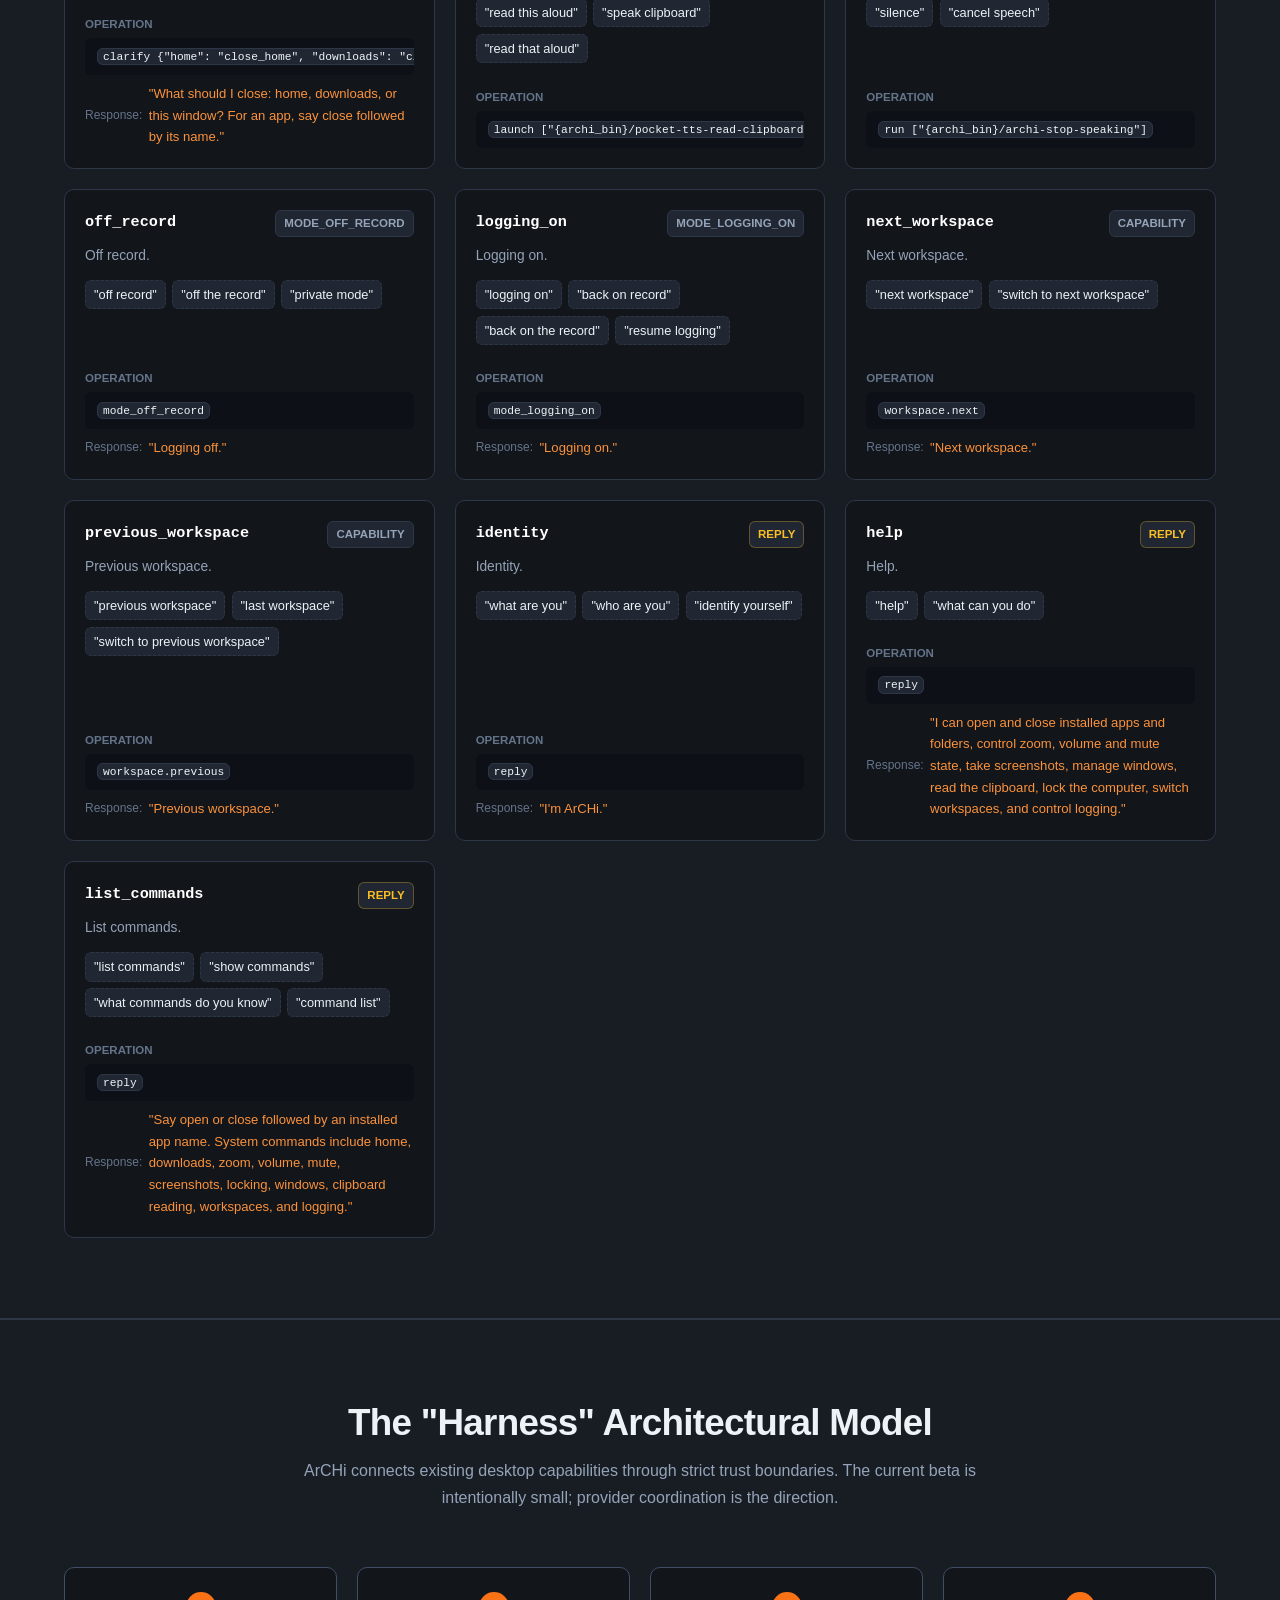
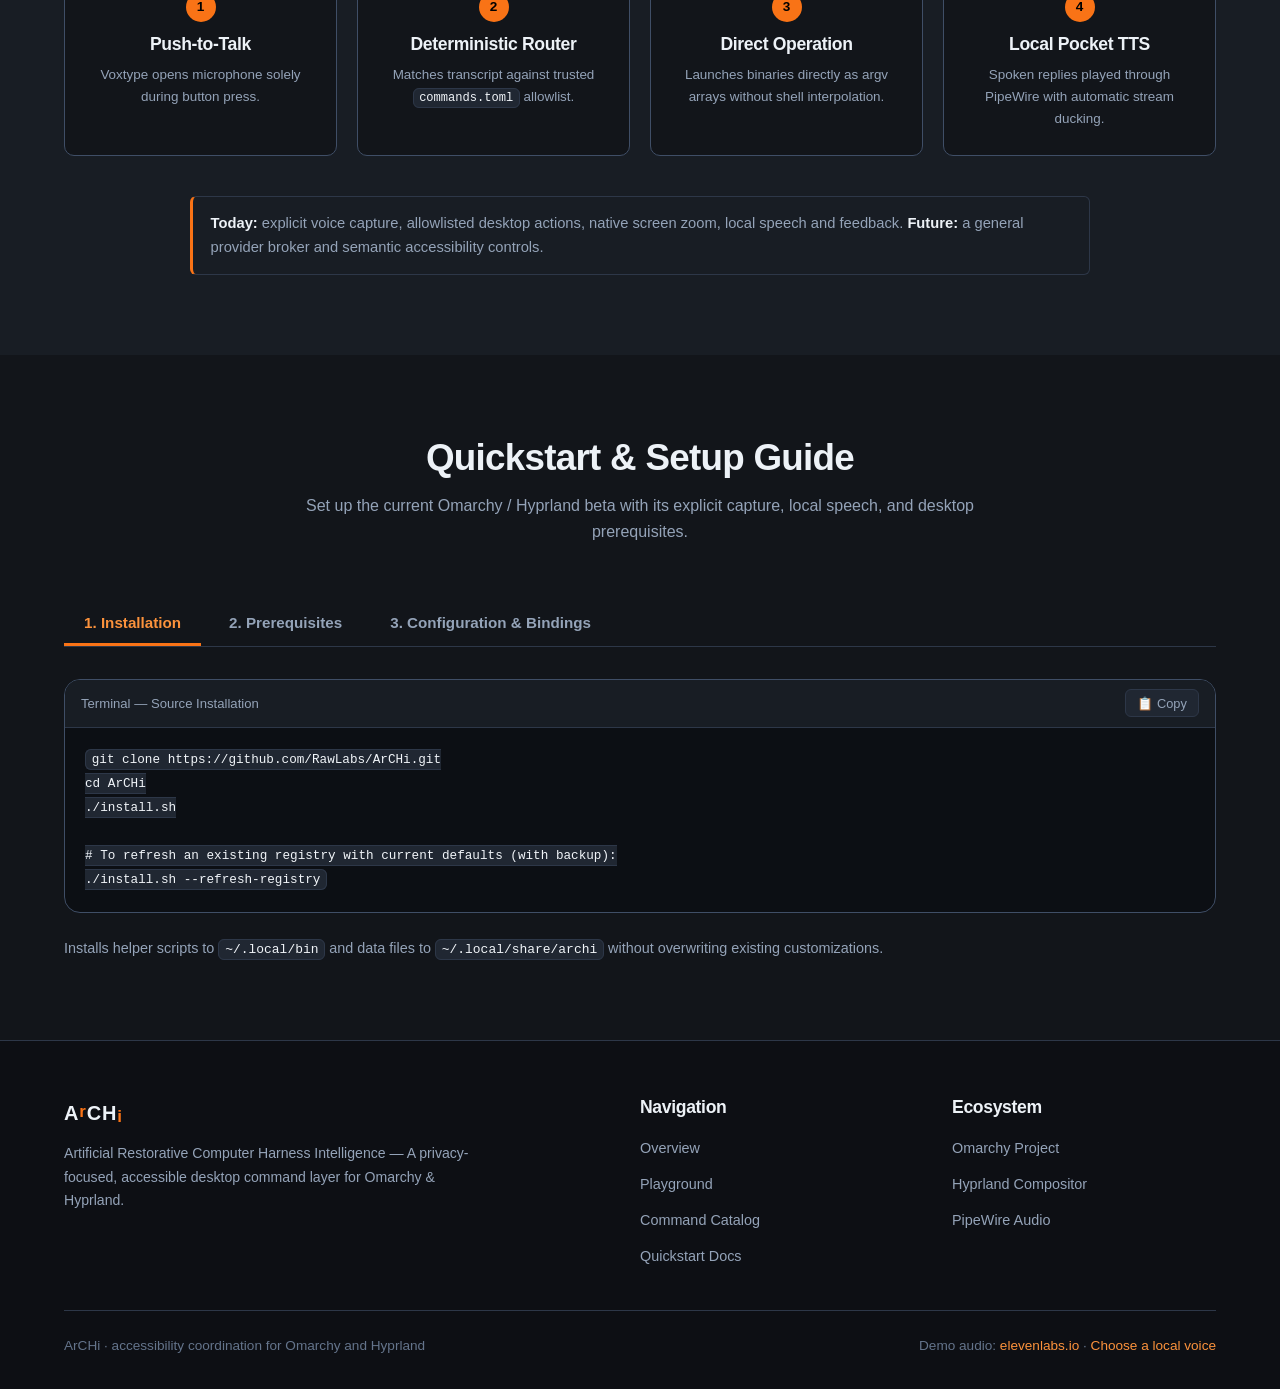
==== commit 2022cf13: "Feature project presentations and add GitHub Pages" ====
--- a/site/index.html
+++ b/site/index.html
@@ -31,7 +31,7 @@
         <a href="#commands" class="nav-link">Command Registry</a>
         <a href="#quickstart" class="nav-link">Quickstart</a>
         <a href="concept_film.html" class="nav-link" style="color: var(--accent-orange); font-weight: 700;">🎬 Concept Film</a>
-        <a href="logo_animation.html" class="nav-link" style="color: var(--text-dim); font-weight: 500;">✨ Logo Lab [Archive]</a>
+        <a href="logo_animation.html" class="nav-link" style="color: var(--accent-orange); font-weight: 700;">▶ Project Introduction</a>
       </nav>
 
       <!-- Accessibility Settings Toolbar -->
@@ -86,9 +86,10 @@
           </div>
 
           <div class="hero-actions">
+            <a href="logo_animation.html" class="btn btn-primary">▶ Watch the Project Introduction</a>
             <a href="concept_film.html" class="btn btn-primary" style="background: var(--accent-orange); color: #000; font-weight: 700;">🎬 Watch the Concept Film</a>
-            <a href="#simulator" class="btn btn-secondary">Interactive Simulator</a>
-          </div>
+          </div>
+          <p class="hero-subtitle">Start with the narrated introduction for the idea behind ArCHi, or watch the 102-second concept film for a desktop demonstration. <a href="#simulator">Try the interactive simulator</a>.</p>
 
           <!-- Trust Badges -->
           <div class="hero-badges">
@@ -99,10 +100,10 @@
         </div>
 
         <!-- Hero Visual Banner Card -->
-        <a href="concept_film.html" class="hero-visual-card" title="Open the ArCHi concept film" style="text-decoration: none; display: block;">
+        <a href="logo_animation.html" class="hero-visual-card" title="Play the animated ArCHi project introduction" style="text-decoration: none; display: block;">
           <img src="../media/archi_main_logo_regen.png" alt="ArCHi Chalk Logo: Artificial Restorative Computer Harness Intelligence" class="hero-banner-img">
           <div class="hero-visual-caption">
-            🎬 Watch the ArCHi Concept Film &middot; Accessibility in action &middot; Click to play &rarr;
+            ▶ Play the animated ArCHi introduction &middot; Logo, story, and narration &rarr;
           </div>
         </a>
       </div>
